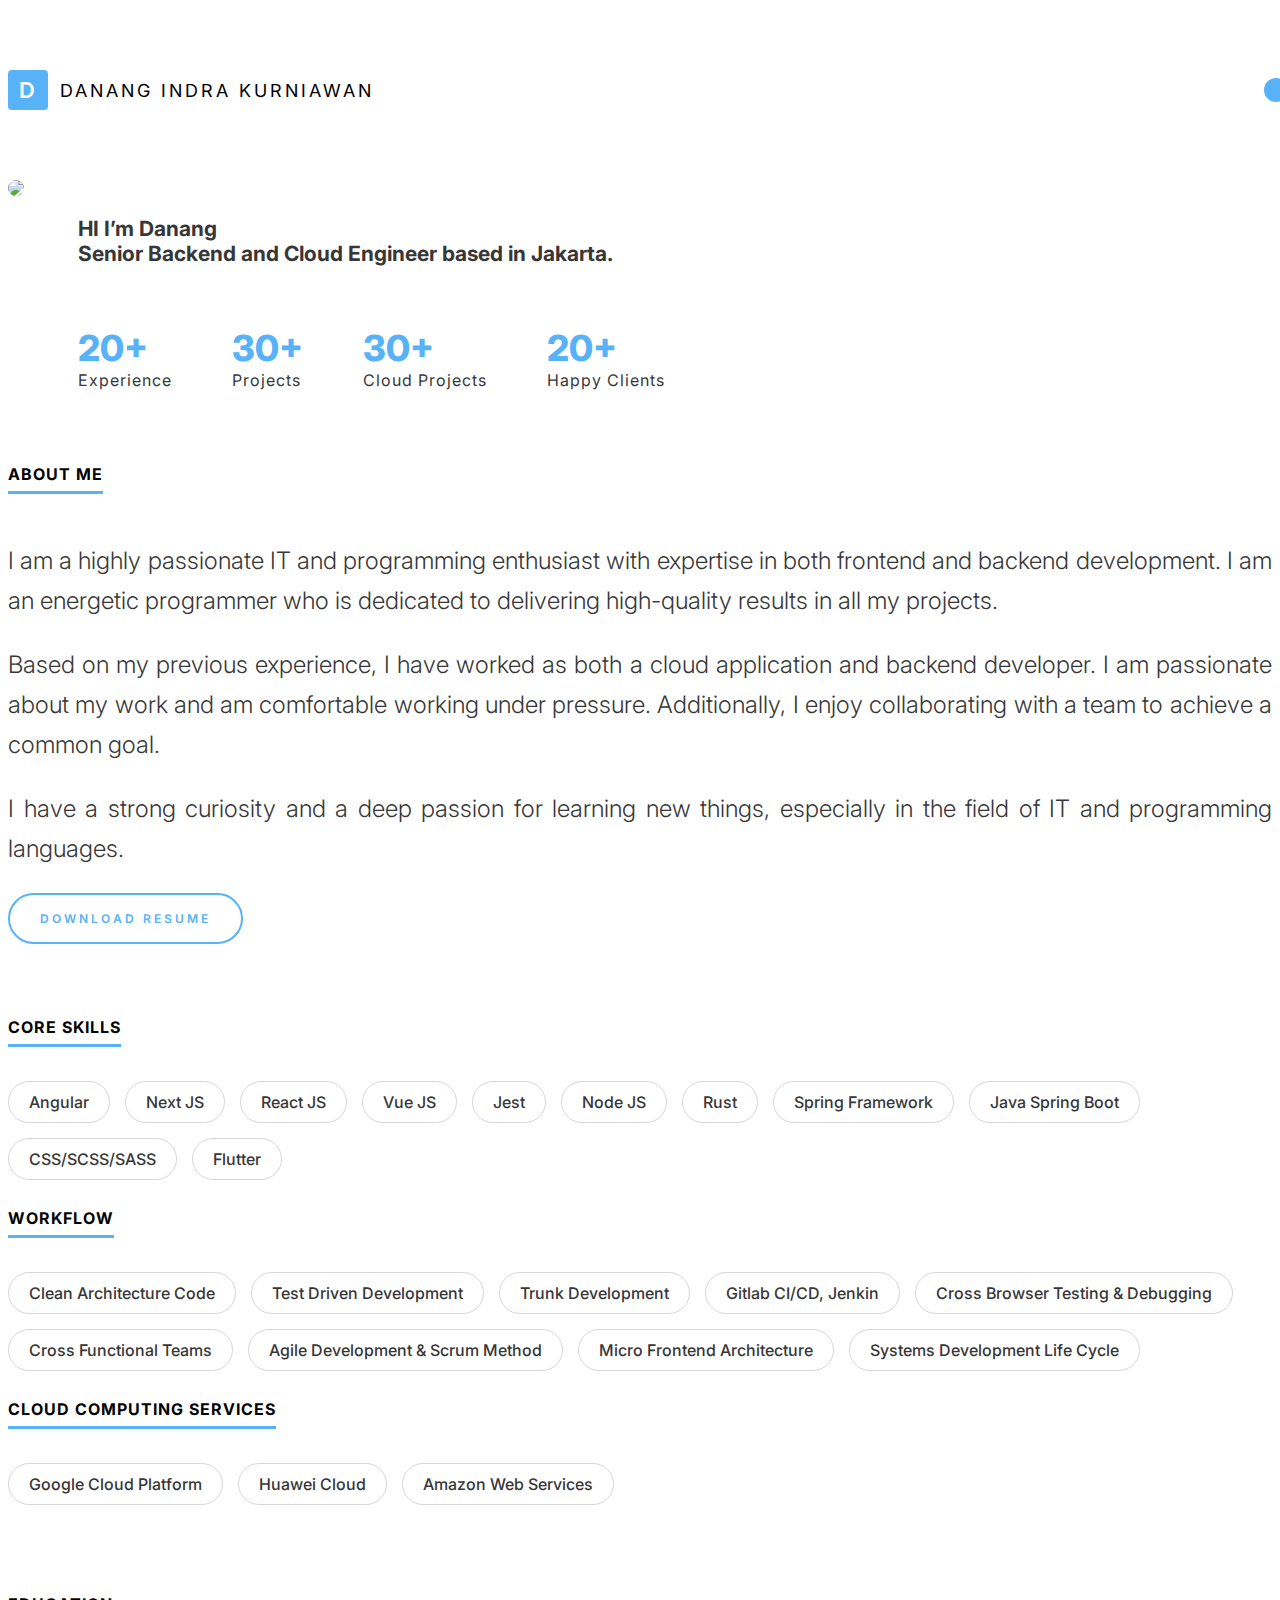
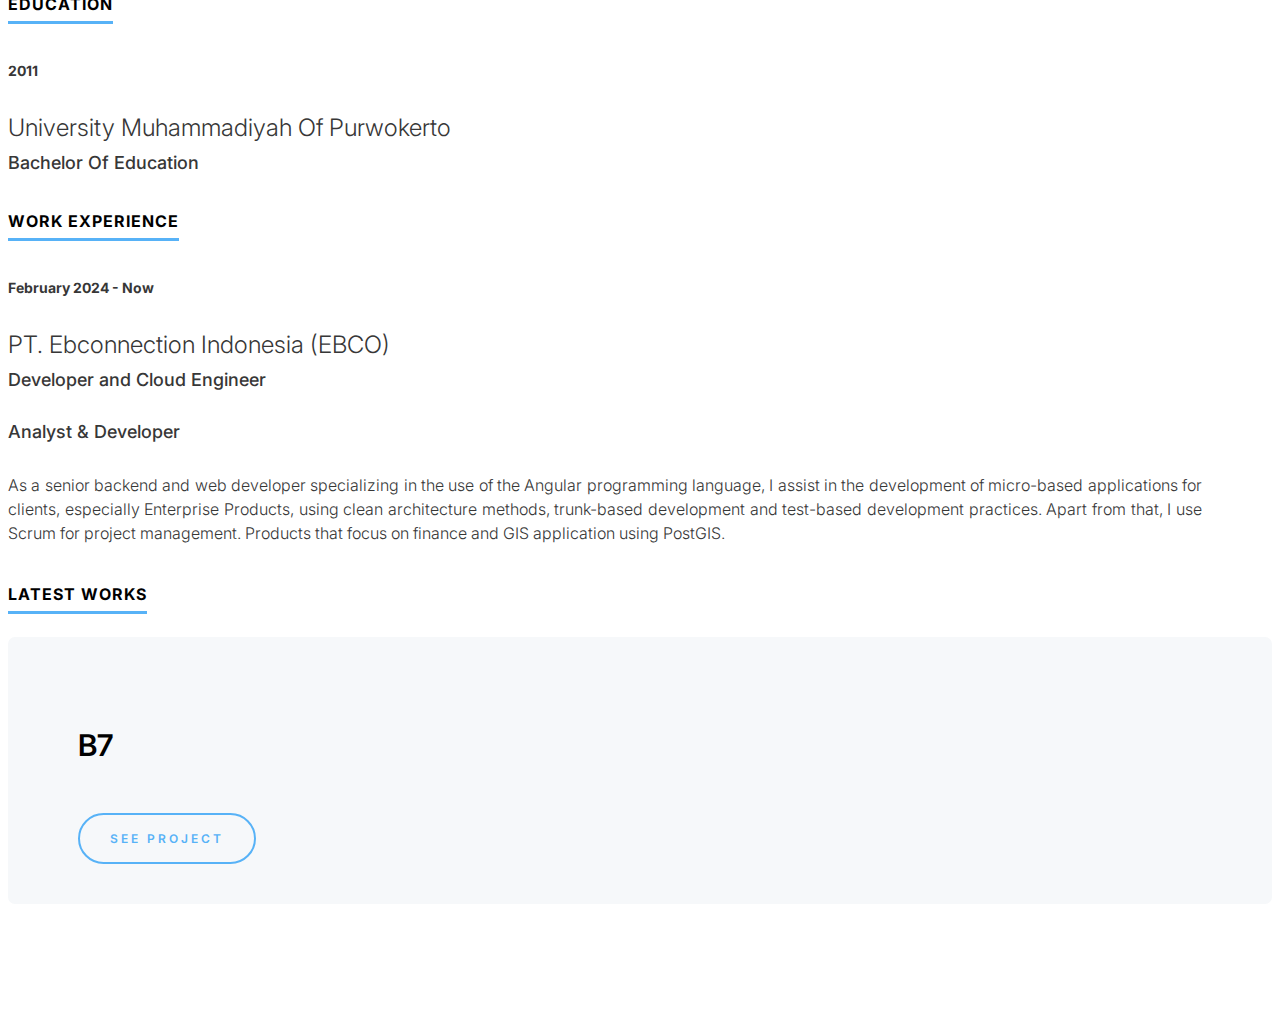
==== index.html @ cdb922ec "update" ====
<!DOCTYPE html>
<html lang="en">
  <head>
    <meta charset="utf-8" />
    <meta name="viewport" content="width=device-width, initial-scale=1" />
    <link rel="preconnect" href="https://fonts.googleapis.com" />
    <link rel="preconnect" href="https://fonts.gstatic.com" crossorigin />
    <link
      href="https://fonts.googleapis.com/css2?family=Inter:wght@100;200;300;400;500;600;700;800;900&display=swap"
      rel="stylesheet"
    />
    <link
      href="https://cdn.jsdelivr.net/npm/remixicon@2.5.0/fonts/remixicon.css"
      rel="stylesheet"
    />
    <link
      href="https://cdn.jsdelivr.net/npm/bootstrap@5.0.2/dist/css/bootstrap.min.css"
      rel="stylesheet"
      integrity="sha384-EVSTQN3/azprG1Anm3QDgpJLIm9Nao0Yz1ztcQTwFspd3yD65VohhpuuCOmLASjC"
      crossorigin="anonymous"
    />
    <link href="https://unpkg.com/aos@2.3.1/dist/aos.css" rel="stylesheet" />
    <link href="assets/css/main.css" rel="stylesheet" />
    <title>Danang Indra Kurniawan</title>
  </head>
  <body>
    <header class="ds-header" id="site-header">
      <div class="container">
        <div class="ds-header-inner">
          <a href="/" class="ds-logo"> <span>D</span>Danang Indra Kurniawan </a>
          <ul class="ds-social">
            <li>
              <a href="https://github.com/danangindrak" target="_blank"
                ><i class="ri-github-fill"></i
              ></a>
            </li>
            <!-- <li>
              <a href="https://gitlab.com/arm02" target="_blank"
                ><i class="ri-gitlab-fill"></i
              ></a>
            </li> -->
            <!-- <li>
              <a
                href="https://www.linkedin.com/in/adrian-m-ab602a13b/?original_referer="
                target="_blank"
                ><i class="ri-linkedin-fill"></i
              ></a>
            </li> -->
          </ul>
        </div>
      </div>
    </header>
    <div class="ds-banner">
      <div class="container">
        <div class="row">
          <div class="col-12 col-sm-12 col-md-5 col-lg-5 col-xl-5 col-xxl-5">
            <figure>
              <img class="ds-logo-image" src="assets/images/profile.png" />
            </figure>
          </div>
          <div class="col-12 col-sm-12 col-md-7 col-lg-7 col-xl-7 col-xxl-7">
            <section>
              <h2>
                <span>HI</span>
                I’m Danang <br />
                Senior Backend and Cloud Engineer based in Jakarta.
              </h2>
              <ul class="ds-numbervalulist">
                <li>
                  <strong>20+</strong>
                  <span>Experience</span>
                </li>
                <li>
                  <strong>30+</strong>
                  <span>Projects</span>
                </li>
                <li>
                  <strong>30+</strong>
                  <span>Cloud Projects</span>
                </li>
                <li>
                  <strong>20+</strong>
                  <span>Happy Clients</span>
                </li>
              </ul>
            </section>
          </div>
        </div>
      </div>
    </div>
    <div class="ds-about-section">
      <div class="container">
        <section>
          <h2 class="ds-heading">About Me</h2>
          <p>
            I am a highly passionate IT and programming enthusiast with
            expertise in both frontend and backend development. I am an
            energetic programmer who is dedicated to delivering high-quality
            results in all my projects.
          </p>
          <p>
            Based on my previous experience, I have worked as both a cloud application and backend developer. I am passionate about my work and am
            comfortable working under pressure. Additionally, I enjoy
            collaborating with a team to achieve a common goal.
          </p>
          <p>
            I have a strong curiosity and a deep passion for learning new
            things, especially in the field of IT and programming languages.
          </p>
          <div class="ds-button-sec text-center">
            <a
              href="#"
              class="ds-button"
              target="_blank"
              >Download Resume</a
            >
          </div>
        </section>
      </div>
    </div>

    <div class="ds-skills-section">
      <div class="container">
        <div class="row">
          <div class="col-12 col-sm-12 col-md-6 col-lg-6 col-xl-6 col-xxl-6">
            <h2 class="ds-heading">Core Skills</h2>
            <ul class="ds-skills-list">
              <li>Angular</li>
              <li>Next JS</li>
              <li>React JS</li>
              <li>Vue JS</li>
              <li>Jest</li>
              <li>Node JS</li>
              <li>Rust</li>
              <li>Spring Framework</li>
              <li>Java Spring Boot</li>
              <li>CSS/SCSS/SASS</li>
              <li>Flutter</li>
            </ul>
          </div>
          <div class="col-12 col-sm-12 col-md-6 col-lg-6 col-xl-6 col-xxl-6">
            <h2 class="ds-heading">Workflow</h2>
            <ul class="ds-skills-list">
              <li>Clean Architecture Code</li>
              <li>Test Driven Development</li>
              <li>Trunk Development</li>
              <li>Gitlab CI/CD, Jenkin</li>
              <li>Cross Browser Testing & Debugging</li>
              <li>Cross Functional Teams</li>
              <li>Agile Development & Scrum Method</li>
              <li>Micro Frontend Architecture</li>
              <li>Systems Development Life Cycle</li>
            </ul>
          </div>
          <div class="col-12 col-sm-12 col-md-6 col-lg-6 col-xl-6 col-xxl-6">
            <h2 class="ds-heading">Cloud Computing Services</h2>
            <ul class="ds-skills-list">
              <li>Google Cloud Platform</li>
              <li>Huawei Cloud</li>
              <li>Amazon Web Services</li>
            </ul>
          </div>
        </div>
      </div>
    </div>

    <div class="ds-experience-section">
      <div class="container">
        <h2 class="ds-heading">Education</h2>
        <div class="row ds-experience-list">
          <div
            class="col-12 col-sm-12 col-md-6 col-lg-6 col-xl-6 col-xxl-6 mb-5"
          >
            <section>
              <span class="ds-year">2011</span>
              <h3 class="ds-officename"> University Muhammadiyah Of Purwokerto</h3>
              <span class="ds-department">Bachelor Of Education</span>
             
            </section>
          </div>
          <div
            class="col-12 col-sm-12 col-md-6 col-lg-6 col-xl-6 col-xxl-6 mb-5"
          >
            <!-- <section>
              <span class="ds-year">2011</span>
              <h3 class="ds-officename">SMK Negeri 10 Jakarta</h3>
              <span class="ds-department"
                >High School Software Engineering</span
              >
              <p>GPA: 8.3</p>
            </section> -->
          </div>
        </div>
      </div>
    </div>

    <div class="ds-experience-section">
      <div class="container">
        <h2 class="ds-heading">Work Experience</h2>
        <div class="row ds-experience-list">
          <div
            class="col-12 col-sm-12 col-md-6 col-lg-6 col-xl-6 col-xxl-6 mb-5"
          >
          <section>
            <span class="ds-year"> February 2024 - Now</span>
            <h3 class="ds-officename">PT. Ebconnection Indonesia (EBCO)</h3>
            <span class="ds-department">Developer and Cloud Engineer</span>
            <p>

            </p>
          </section>
            <section>
             
              <span class="ds-department">Analyst & Developer</span>
              <p>
                As a senior backend and web developer specializing in the use of
                the Angular programming language, I assist in the development of
                micro-based applications for clients, especially Enterprise
                Products, using clean architecture methods, trunk-based
                development and test-based development practices. Apart from
                that, I use Scrum for project management. Products that focus on
                finance and GIS application using PostGIS.
              </p>
            </section>
          </div>
         
        </div>
      </div>
    </div>
   
    <div class="ds-work-section">
      <div class="container">
        <h2 class="ds-heading">Latest works</h2>
        <div class="ds-work-list-section">
          <div class="ds-work-list">
            <div class="row">
              <div
                class="col-12 col-sm-12 col-md-7 col-lg-7 col-xl-7 col-xxl-7"
              >
                <section>
                  <h3 class="ds-work-tilte">B7</h3>
                  <p>
                    
                  </p>
                  <a
                    href="#"
                    class="ds-button"
                    target="_blank"
                    >See Project</a
                  >
                </section>
              </div>
              
            </div>
          </div>
          
          
        </div>
      </div>
    </div>
    <script src="https://ajax.googleapis.com/ajax/libs/jquery/3.5.1/jquery.min.js"></script>
    <script
      src="https://cdn.jsdelivr.net/npm/bootstrap@5.0.2/dist/js/bootstrap.bundle.min.js"
      integrity="sha384-MrcW6ZMFYlzcLA8Nl+NtUVF0sA7MsXsP1UyJoMp4YLEuNSfAP+JcXn/tWtIaxVXM"
      crossorigin="anonymous"
    ></script>
    <script src="assets/js/main.js"></script>
  </body>
</html>
---- assets/css/main.css ----
/*
Theme Name: Jason Stroff

  1. >>> Headr Style
  2. >>> Banner Style
  3. >>> About Style
  4. >>> Skills Style
  5. >>> Experience Style
  6. >>> Work Style
  7. >>> Footer Style

*/
/*--------------------------------------------------------------
>>> TABLE OF CONTENTS:
----------------------------------------------------------------*/
html {
	font-family: 'Inter', sans-serif;
	background-color: #FFF
}

body {
	font-family: 'Inter', sans-serif;
	overflow-x: hidden;
	background-color: #FFF;
	font-weight: 400;
	font-style: normal;
	color: #373737;
	font-size: 14px
}

a,
a:hover,
a:focus,
i,
input,
button,
input:focus,
.transition {
	text-decoration: none;
	outline: none;
	transition-delay: 0s;
	transition-duration: 0.4s;
	transition-property: all;
	transition-timing-function: ease;
	box-shadow: none;
}

a {
	color: #000
}

iframe {
	border: 0;
	outline: none;
}

::-moz-selection {
	background: #000;
	text-shadow: none;
	color: #FFF
}

::selection {
	background: #000;
	text-shadow: none;
	color: #FFF
}

img {
	max-width: 100%;
	border: none;
	outline: none;
	height: auto;
}

input,
textarea {
	border-radius: 0;
	resize: none;
}

ul {
	padding: 0;
	margin: 0;
}

@font-face {
	font-family: 'Inter', sans-serif;
}

input:-webkit-autofill,
textarea:-webkit-autofill,
select:-webkit-autofill {
	background-color: transparent;
	background-image: none;
	color: #000;
}

/* 1.2 Typography */
h1,
h2,
h3,
h4,
h5,
h6 {
	font-family: 'Inter', sans-serif;
}

figure {
	margin: 0
}

svg,
img {
	max-width: 100%;
	height: auto;
}

/*-----------------------------------------------------------------
  1. >>> Headr Style
----------------------------------------------------------------*/
.ds-header {
	position: fixed;
	top: 0;
	width: 100%;
	z-index: 5;
	background-color: #FFF;
	padding: 70px 0;
	transition-delay: 0s;
	transition-duration: 0.4s;
	transition-property: all;
	transition-timing-function: ease;
}

.ds-header.ds-fixed-header {
	padding: 20px 0;
	box-shadow: 0px 0px 20px rgba(0, 0, 0, 0.25);
}

.ds-header-inner {
	display: flex;
	justify-content: space-between;
	align-items: center;
}

.ds-logo {
	text-transform: uppercase;
	font-size: 18px;
	letter-spacing: 3px;
	color: #000;
	display: flex;
	align-items: center;
}

.ds-logo span {
	display: flex;
	align-items: center;
	justify-content: center;
	width: 40px;
	height: 40px;
	background-color: #57b2f7;
	border-radius: 4px;
	color: #FFF;
	font-size: 22px;
	font-weight: 600;
	text-align: center;
	margin-right: 12px;
}

.ds-logo:hover {
	color: #000;
}

.ds-social {
	list-style: none;
	display: flex;
	align-items: center;
	flex-wrap: wrap;
}

.ds-social li {
	margin-left: 12px;
}

.ds-social li:first-child {
	margin-left: 0;
}

.ds-social li a {
	border-radius: 100%;
	color: #FFF;
	width: 24px;
	height: 24px;
	background-color: #57b2f7;
	display: flex;
	justify-content: center;
	align-items: center;
	text-align: center;
	font-size: 16px;
}

.ds-social li a:hover {
	background-color: #000;
	color: #FFF;
}

/*-----------------------------------------------------------------
  2. >>> Banner Style
----------------------------------------------------------------*/
.ds-banner section {
	padding-left: 70px;
	padding-right: 100px;
}

.ds-banner section h1 span {
	display: block;
	text-transform: uppercase;
	letter-spacing: 1px;
	font-weight: 500;
	font-size: 16px;
	padding-bottom: 30px;
}

.ds-banner section h1 {
	font-weight: 600;
	font-size: 48px;
	line-height: 60px;
	color: #000;
}

.ds-numbervalulist {
	list-style: none;
	display: flex;
	align-items: center;
	flex-wrap: wrap;
	margin: 0;
	padding: 0;
	margin-top: 60px;
}

.ds-numbervalulist li {
	margin-right: 60px;
}

.ds-numbervalulist li:last-child {
	margin-right: 0;
}

.ds-numbervalulist strong {
	display: block;
	color: #57b2f7;
	font-size: 36px;
	font-weight: 800;
}

.ds-numbervalulist span {
	font-size: 16px;
	letter-spacing: 1px;
}

/*-----------------------------------------------------------------
  3. >>> About Style
----------------------------------------------------------------*/
.ds-about-section {
	padding-top: 60px;
	padding-bottom: 60px;
}

.ds-heading {
	display: inline-block;
	font-weight: 700;
	color: #000;
	text-transform: uppercase;
	letter-spacing: 1px;
	font-size: 16px;
	border-bottom: 3px solid #57b2f7;
	padding-bottom: 7px;
	margin-bottom: 23px;
}

.ds-about-section p {
	color: #373737;
	font-size: 24px;
	line-height: 40px;
	font-weight: 300;
	text-align: justify;
}

.ds-button {
	display: inline-block;
	text-transform: uppercase;
	font-size: 12px;
	line-height: 13px;
	font-weight: 600;
	letter-spacing: 3px;
	color: #57b2f7;
	padding: 17px 30px;
	border: 2px solid #57b2f7;
	border-radius: 60px;
}

.ds-button:hover {
	background-color: #57b2f7;
	color: #FFF;
}

.ds-arrow-button i {
	display: inline-block;
	vertical-align: middle;
}

/*-----------------------------------------------------------------
  4. >>> Skills Style
----------------------------------------------------------------*/
.ds-skills-section {
	padding-bottom: 60px;
}

.ds-skills-list {
	list-style: none;
	padding: 0;
	margin: 0;
	display: flex;
	flex-wrap: wrap;
	align-items: center;
	margin-top: 11px;
}

.ds-skills-list li {
	display: inline-block;
	color: #373737;
	font-size: 16px;
	padding: 10px 20px;
	background-color: #FFF;
	border: 1px solid #D7D7D7;
	border-radius: 27px;
	margin-right: 15px;
	margin-bottom: 15px;
	font-weight: 500;
}

/*-----------------------------------------------------------------
  5. >>> Experience Style
----------------------------------------------------------------*/
.ds-experience-section {
	padding-bottom: 10px;
}

.ds-experience-list section {
	padding-right: 70px;
}

.ds-experience-list {
	padding-top: 15px;
}

.ds-officename {
	font-size: 24px;
	font-weight: 300;
	margin-bottom: 10px;
}

.ds-experience-list span {
	display: block;
}

span.ds-year {
	color: #373737;
	font-size: 14px;
	font-weight: 700;
	padding-bottom: 10px;
}

span.ds-department {
	color: #373737;
	font-weight: 500;
	font-size: 18px;
	padding-bottom: 15px;
}

.ds-experience-list p {
	font-size: 16px;
	line-height: 24px;
	font-weight: 300;
	text-align: justify;
}

.ds-experience-list ul {
	list-style: none;
	padding: 0;
	margin: 0;
	padding-top: 10px;
}

.ds-experience-list ul li {
	font-size: 16px;
	line-height: 24px;
	font-weight: 300;
	padding-left: 28px;
	position: relative;
	margin-bottom: 20px;
}

.ds-experience-list ul li:before {
	content: "";
	position: absolute;
	left: 0;
	top: 10px;
	border-radius: 100%;
	width: 8px;
	height: 8px;
	background-color: #373737;
}

/*-----------------------------------------------------------------
  6. >>> Work Style
----------------------------------------------------------------*/
.ds-work-section {
	padding-bottom: 80px;
}

.ds-work-list {
	padding-left: 70px;
	padding-top: 40px;
	padding-bottom: 40px;
	padding-right: 70px;
	background-color: #F6F8FA;
	margin-bottom: 40px;
	border-radius: 7px;
}

.ds-work-list section {
	padding-top: 20px;
	padding-right: 120px;
}

.ds-work-tilte {
	color: #000;
	font-size: 30px;
	line-height: 36px;
	font-weight: 600;
	margin-bottom: 30px;
}

.ds-work-list p {
	font-weight: 300;
	font-size: 18px;
	line-height: 30px;
	text-align: justify;
}

.ds-work-list .ds-button {
	margin-top: 20px;
}

.ds-work-det-hed {
	padding-top: 42px;
	padding-bottom: 80px;
}

.ds-work-det-title {
	font-weight: 600;
	color: #000;
	font-size: 48px;
	margin-bottom: 20px;
}

.ds-work-det-dep {
	display: block;
	font-weight: 600;
	color: #000;
	font-size: 18px;
}

.ds-work-content-sec {
	padding: 100px 0;
}

.ds-work-content-sec p {
	font-size: 18px;
	line-height: 36px;
	margin-bottom: 30px;
}

.ds-work-content-sec h2 {
	font-size: 30px;
	font-weight: 700;
	margin-bottom: 30px;
}

.ds-work-content-sec ul {
	list-style: none;
	padding: 0;
	margin: 0;
}

.ds-work-content-sec li {
	font-size: 18px;
	line-height: 36px;
	padding-left: 28px;
	position: relative;
	margin-bottom: 20px;
}

.ds-work-content-sec li:before {
	content: "";
	position: absolute;
	left: 0;
	top: 13px;
	border-radius: 100%;
	width: 8px;
	height: 8px;
	background-color: #373737;
}

/*-----------------------------------------------------------------
  7. >>> Footer Style
----------------------------------------------------------------*/
.ds-footer {
	background-color: #000;
	padding: 120px 0;
}

.ds-footer section {
	padding-bottom: 97px;
}

.ds-footer section span {
	color: rgba(255, 255, 255, 0.5);
	text-transform: uppercase;
	font-weight: 700;
	font-size: 16px;
	letter-spacing: 1px;
	display: block;
	padding-bottom: 20px;
}

.ds-footer section h4 {
	color: #FFF;
	font-size: 48px;
	font-weight: 700;
}

.ds-footer section p {
	letter-spacing: 1.13px;
	color: #FFF;
	font-size: 18px;
	margin-bottom: 40px;
}

.ds-copyright {
	color: rgba(255, 255, 255, 0.5);
	letter-spacing: 1px;
	font-size: 16px;
}

.ds-copyright a {
	color: rgba(255, 255, 255, 0.5);
}

.ds-copyright a:hover {
	color: #57b2f7;
}

.ds-logo-image {
	border-radius: 10px;
}

.ds-award {
	padding: 15px;
	font-size: 18px;
	font-weight: 300;
}



/*-------------------------------------------------------------------------------
 Responsive XS Style @media (max-width: 767px) 
-------------------------------------------------------------------------------*/
@media (max-width: 768px) {

	.ds-header,
	.ds-header.ds-fixed-header {
		padding: 15px 0;
	}

	.ds-banner,
	.ds-about-section,
	.ds-skills-section,
	.ds-experience-section,
	.ds-work-section,
	.ds-work-details-section {
		padding-left: 10px;
		padding-right: 10px;
	}

	.ds-banner figure {
		padding: 30px 0;
	}

	.ds-banner section {
		padding-left: 0;
		padding-right: 0;
	}

	.ds-banner section h1 span {
		padding-bottom: 0;
	}

	.ds-banner section h1,
	.ds-work-det-title {
		font-size: 30px;
		line-height: 40px;
	}

	.ds-numbervalulist {
		margin-top: 20px;
	}

	.ds-numbervalulist li {
		margin-right: 30px;
	}

	.ds-numbervalulist strong {
		font-size: 30px;
	}

	.ds-numbervalulist span {
		font-size: 14px;
	}

	.ds-about-section {
		padding-bottom: 60px;
	}

	.ds-about-section p,
	.ds-work-content-sec p,
	.ds-work-content-sec li {
		font-size: 15px;
		line-height: 30px;
		margin-bottom: 30px;
	}

	.ds-skills-list li {
		margin-right: 10px;
		margin-bottom: 10px;
		font-size: 14px;
	}

	.ds-skills-section .col-12,
	.ds-experience-list .col-12 {
		margin-bottom: 40px;
	}

	.ds-skills-section,
	.ds-work-section,
	.ds-experience-section {
		padding-bottom: 0;
	}

	.ds-experience-list section {
		padding-right: 0;
	}

	.ds-work-list {
		padding: 30px;
	}

	.ds-work-list p {
		font-size: 15px;
		line-height: 30px;
	}

	.ds-footer {
		padding: 60px 10px;
	}

	.ds-footer section h4 {
		font-size: 40px;
	}

	.ds-copyright {
		font-size: 14px;
	}

	.ds-footer section {
		padding-bottom: 30px;
	}

	.ds-button {
		padding: 11px 10px;
	}

	.ds-work-details-section {
		padding-top: 30px;
	}

	.ds-work-det-title {
		margin-bottom: 7px;
	}

	.ds-work-content-sec h2 {
		font-size: 20px;
	}

	.ds-work-content-sec {
		padding: 30px 0;
	}

	.ds-work-list section {
		padding-right: 0;
		padding-bottom: 30px;
	}
}


@media (min-width: 768px) and (max-width: 991px) {
	.ds-work-list section {
		padding-right: 30px;
	}

}

@media (min-width: 992px) and (max-width: 1199px) {
	.ds-banner section {
		padding-right: 0;
	}

	.ds-work-list section {
		padding-right: 30px;
		padding-bottom: 60px;
	}


}
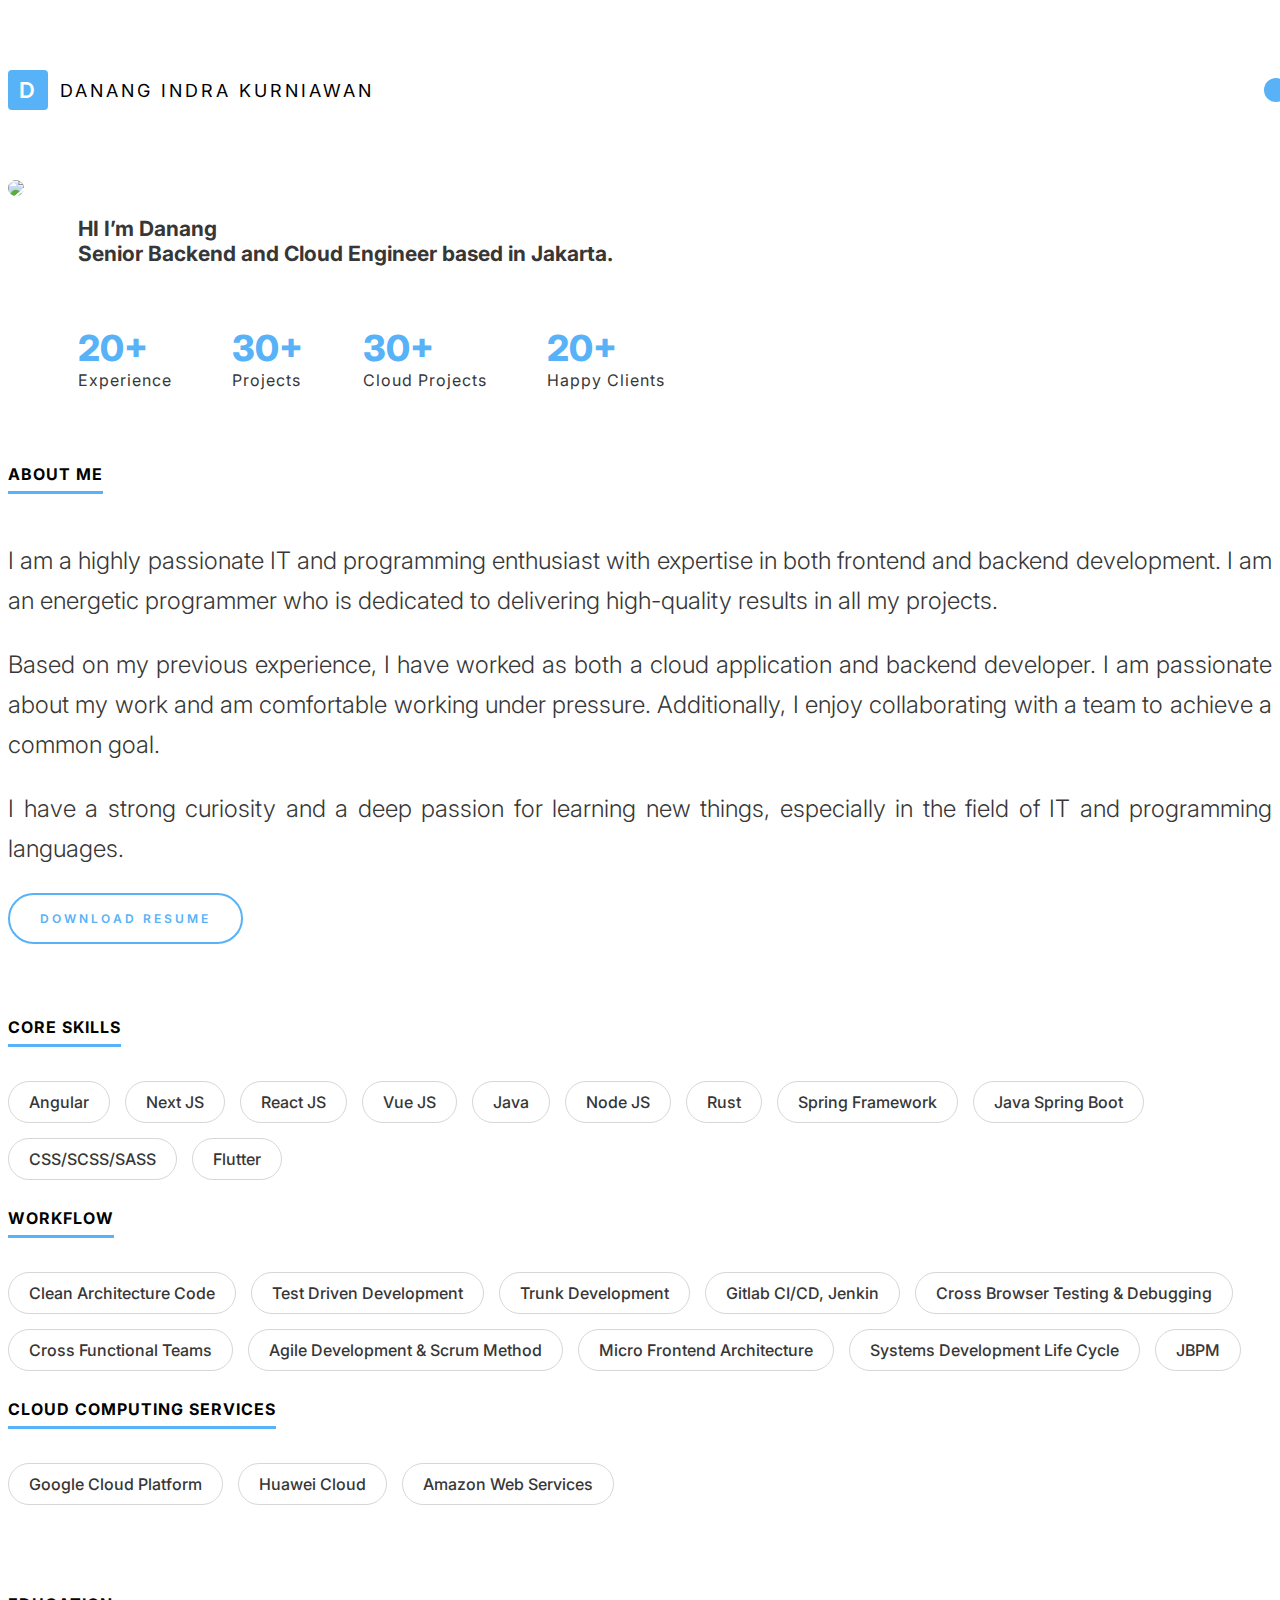
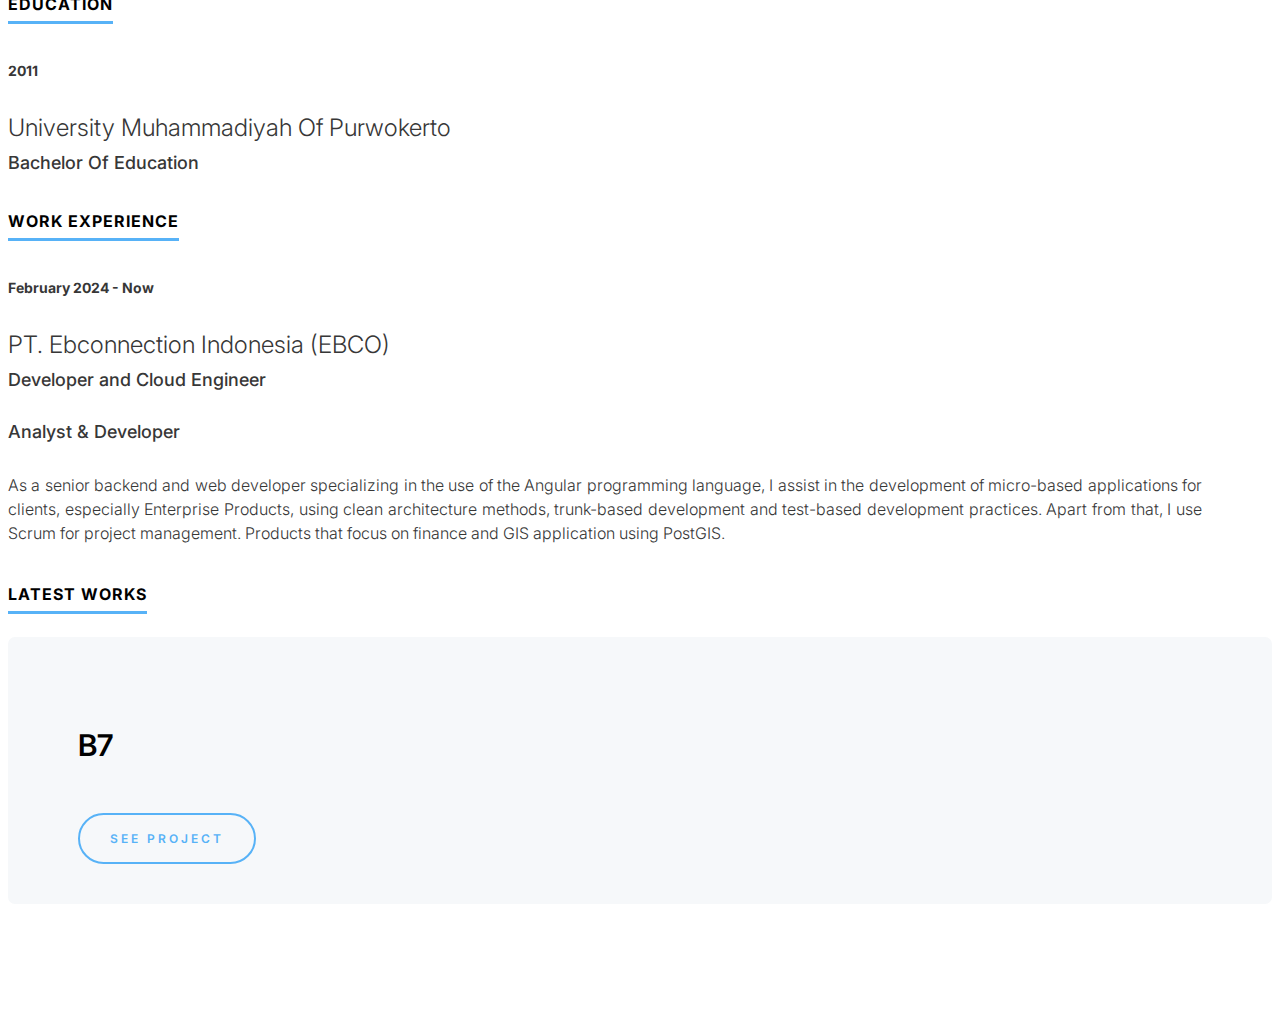
==== commit a5eefad8: "update" ====
--- a/index.html
+++ b/index.html
@@ -55,7 +55,7 @@
         <div class="row">
           <div class="col-12 col-sm-12 col-md-5 col-lg-5 col-xl-5 col-xxl-5">
             <figure>
-              <img class="ds-logo-image" src="assets/images/profile.png" />
+              <img class="ds-logo-image" src="assets/images/profile.jpg" />
             </figure>
           </div>
           <div class="col-12 col-sm-12 col-md-7 col-lg-7 col-xl-7 col-xxl-7">
@@ -129,7 +129,7 @@
               <li>Next JS</li>
               <li>React JS</li>
               <li>Vue JS</li>
-              <li>Jest</li>
+              <li>Java</li>
               <li>Node JS</li>
               <li>Rust</li>
               <li>Spring Framework</li>
@@ -150,6 +150,7 @@
               <li>Agile Development & Scrum Method</li>
               <li>Micro Frontend Architecture</li>
               <li>Systems Development Life Cycle</li>
+              <li>JBPM</li>
             </ul>
           </div>
           <div class="col-12 col-sm-12 col-md-6 col-lg-6 col-xl-6 col-xxl-6">
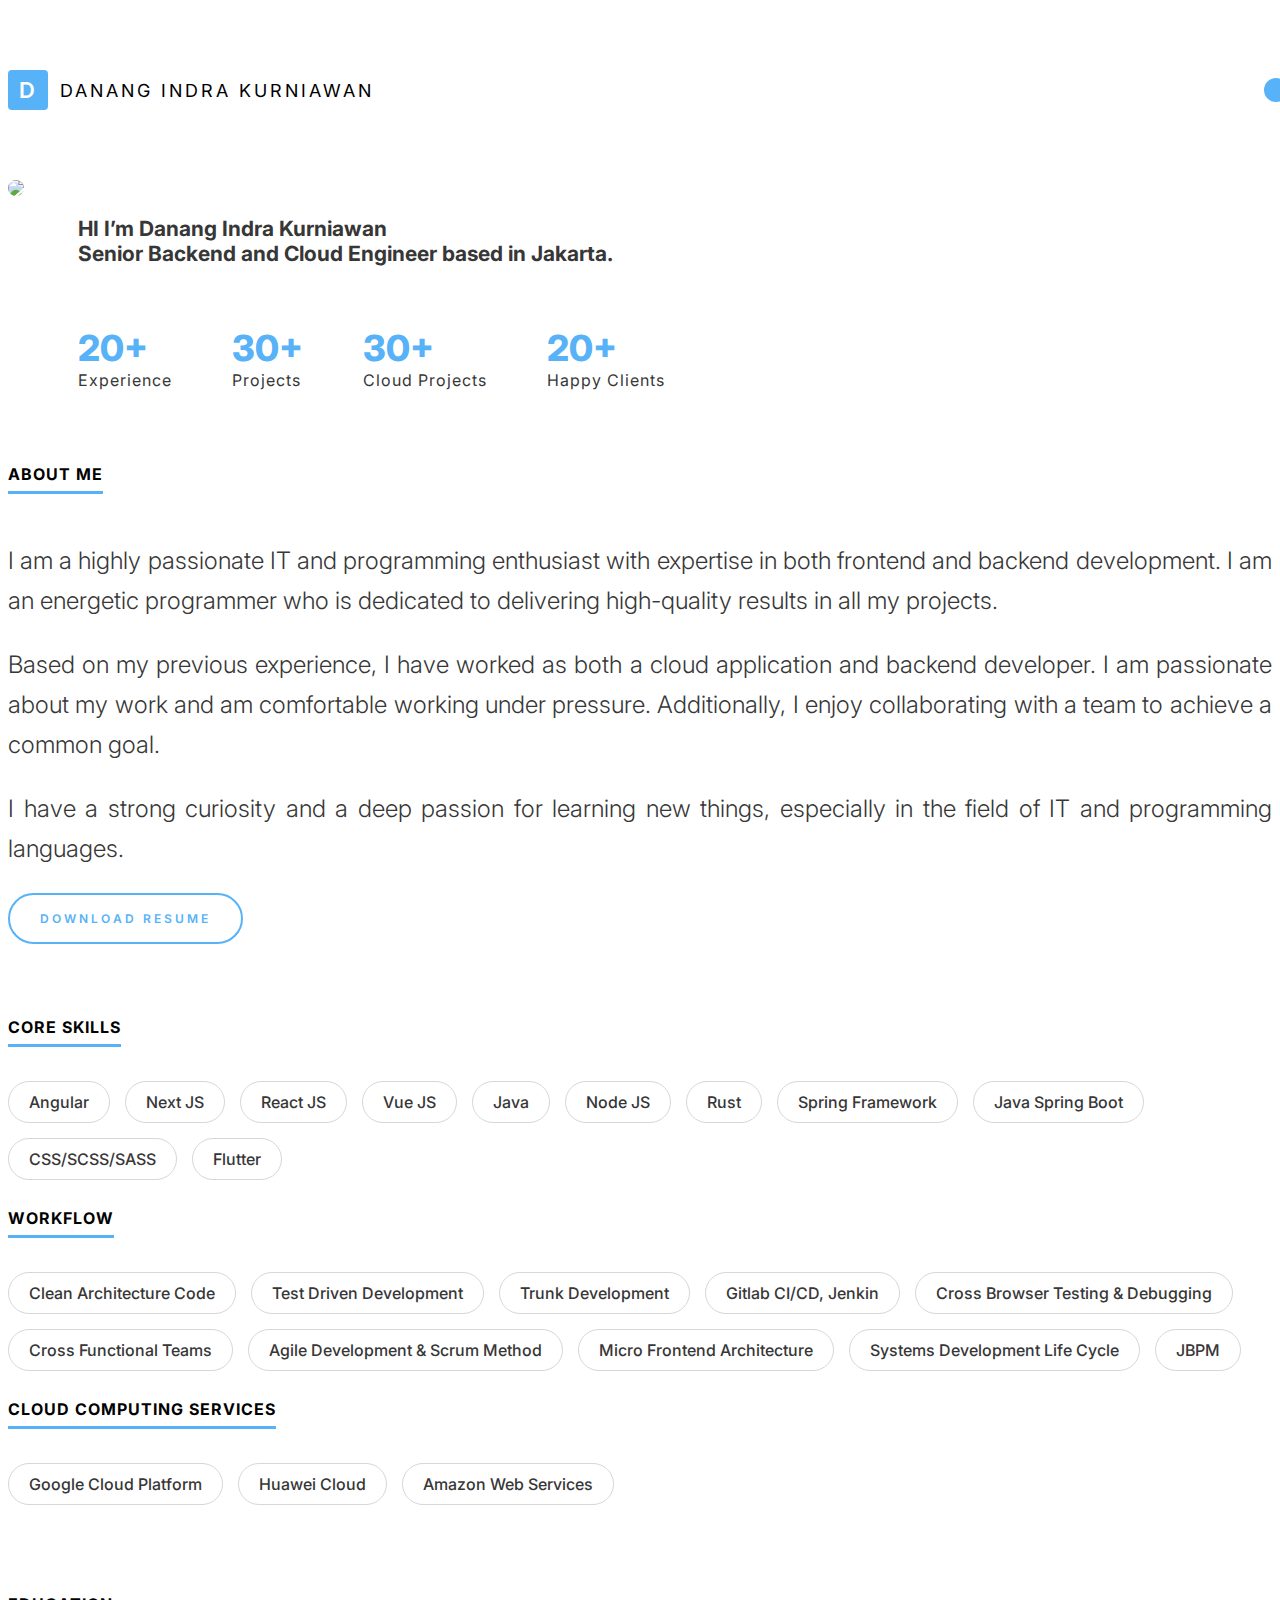
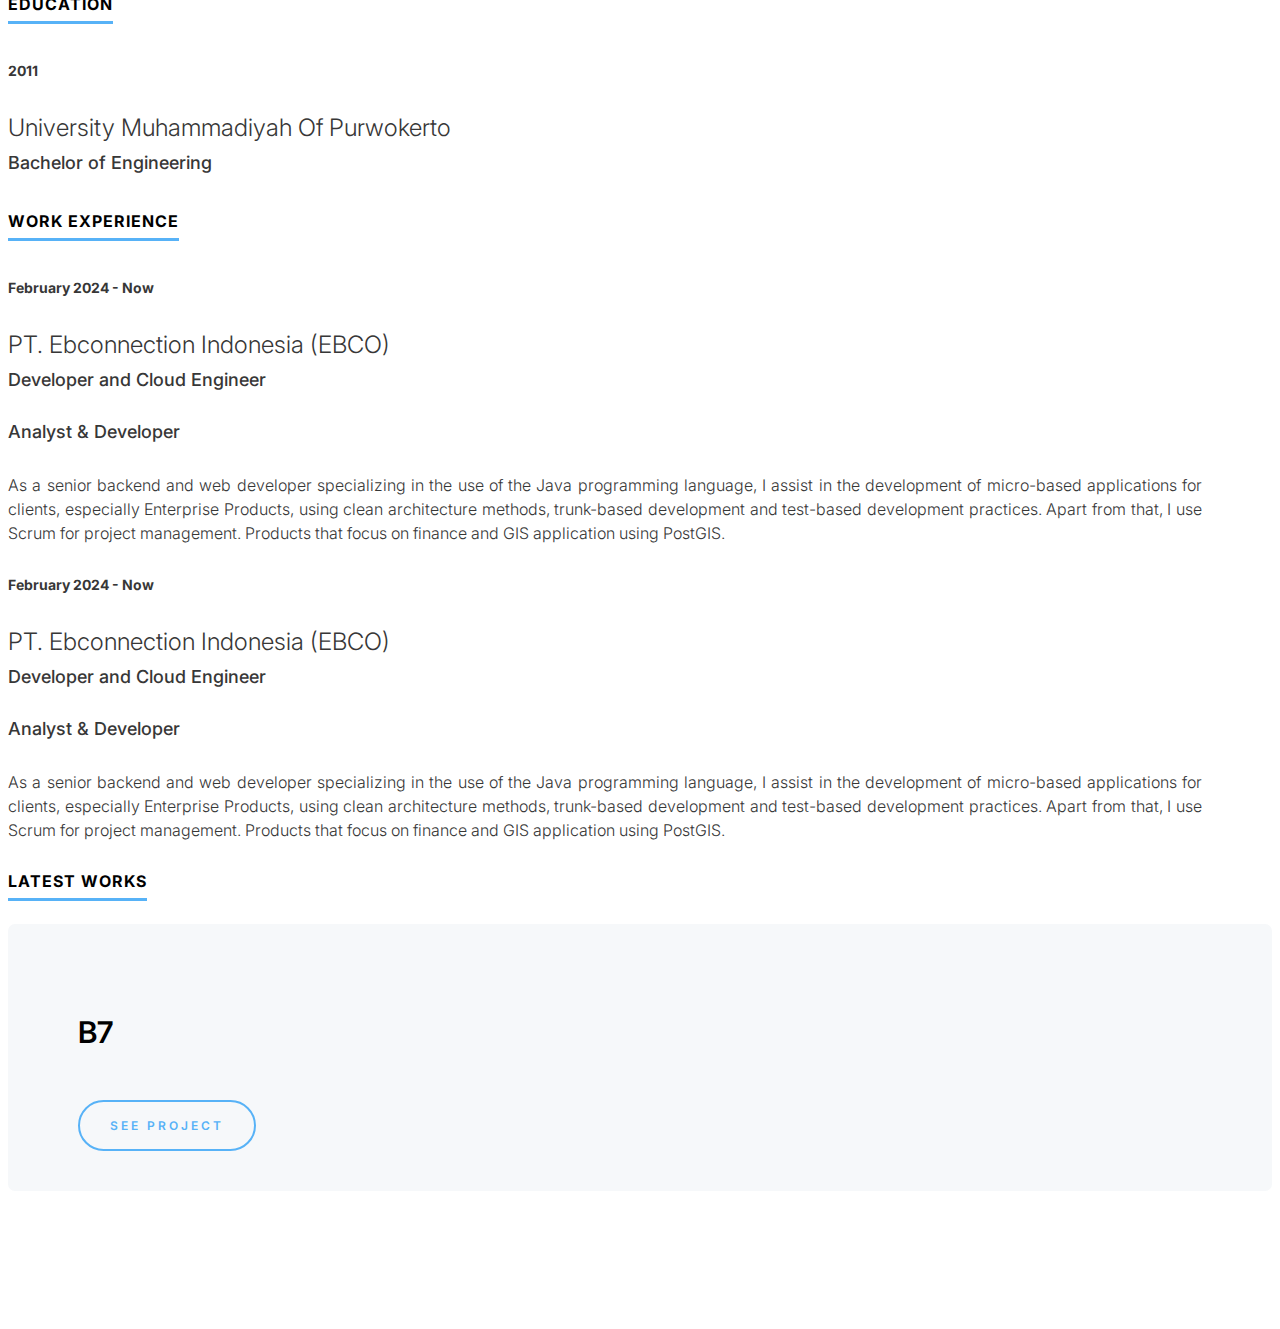
==== commit cd24f7ed: "update" ====
--- a/index.html
+++ b/index.html
@@ -62,7 +62,7 @@
             <section>
               <h2>
                 <span>HI</span>
-                I’m Danang <br />
+                I’m Danang Indra Kurniawan<br />
                 Senior Backend and Cloud Engineer based in Jakarta.
               </h2>
               <ul class="ds-numbervalulist">
@@ -175,21 +175,13 @@
             <section>
               <span class="ds-year">2011</span>
               <h3 class="ds-officename"> University Muhammadiyah Of Purwokerto</h3>
-              <span class="ds-department">Bachelor Of Education</span>
+              <span class="ds-department">Bachelor of Engineering</span>
              
             </section>
           </div>
           <div
             class="col-12 col-sm-12 col-md-6 col-lg-6 col-xl-6 col-xxl-6 mb-5"
           >
-            <!-- <section>
-              <span class="ds-year">2011</span>
-              <h3 class="ds-officename">SMK Negeri 10 Jakarta</h3>
-              <span class="ds-department"
-                >High School Software Engineering</span
-              >
-              <p>GPA: 8.3</p>
-            </section> -->
           </div>
         </div>
       </div>
@@ -211,11 +203,10 @@
             </p>
           </section>
             <section>
-             
               <span class="ds-department">Analyst & Developer</span>
               <p>
                 As a senior backend and web developer specializing in the use of
-                the Angular programming language, I assist in the development of
+                the Java programming language, I assist in the development of
                 micro-based applications for clients, especially Enterprise
                 Products, using clean architecture methods, trunk-based
                 development and test-based development practices. Apart from
@@ -224,7 +215,31 @@
               </p>
             </section>
           </div>
-         
+          <div class="row ds-experience-list">
+            <div
+              class="col-12 col-sm-12 col-md-6 col-lg-6 col-xl-6 col-xxl-6 mb-5"
+            >
+            <section>
+              <span class="ds-year"> February 2024 - Now</span>
+              <h3 class="ds-officename">PT. Ebconnection Indonesia (EBCO)</h3>
+              <span class="ds-department">Developer and Cloud Engineer</span>
+              <p>
+  
+              </p>
+            </section>
+              <section>
+                <span class="ds-department">Analyst & Developer</span>
+                <p>
+                  As a senior backend and web developer specializing in the use of
+                  the Java programming language, I assist in the development of
+                  micro-based applications for clients, especially Enterprise
+                  Products, using clean architecture methods, trunk-based
+                  development and test-based development practices. Apart from
+                  that, I use Scrum for project management. Products that focus on
+                  finance and GIS application using PostGIS.
+                </p>
+              </section>
+            </div>
         </div>
       </div>
     </div>
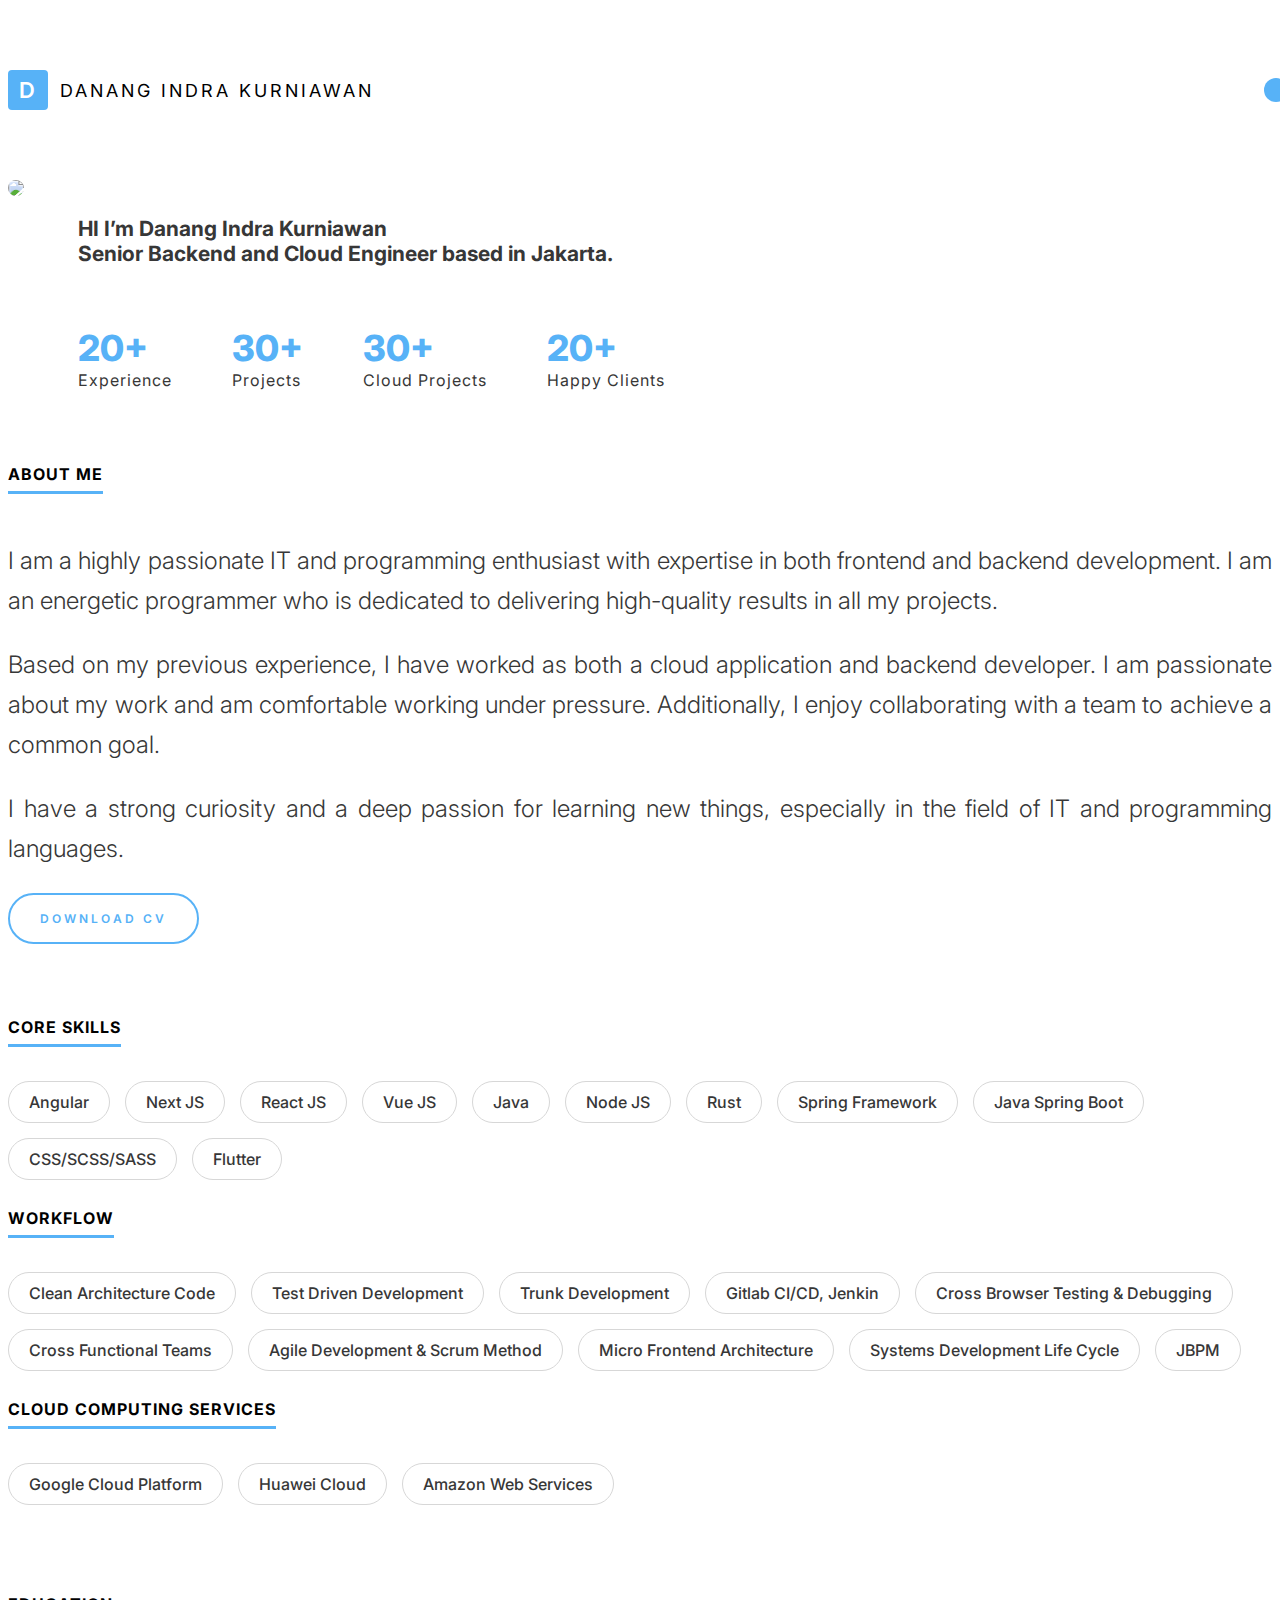
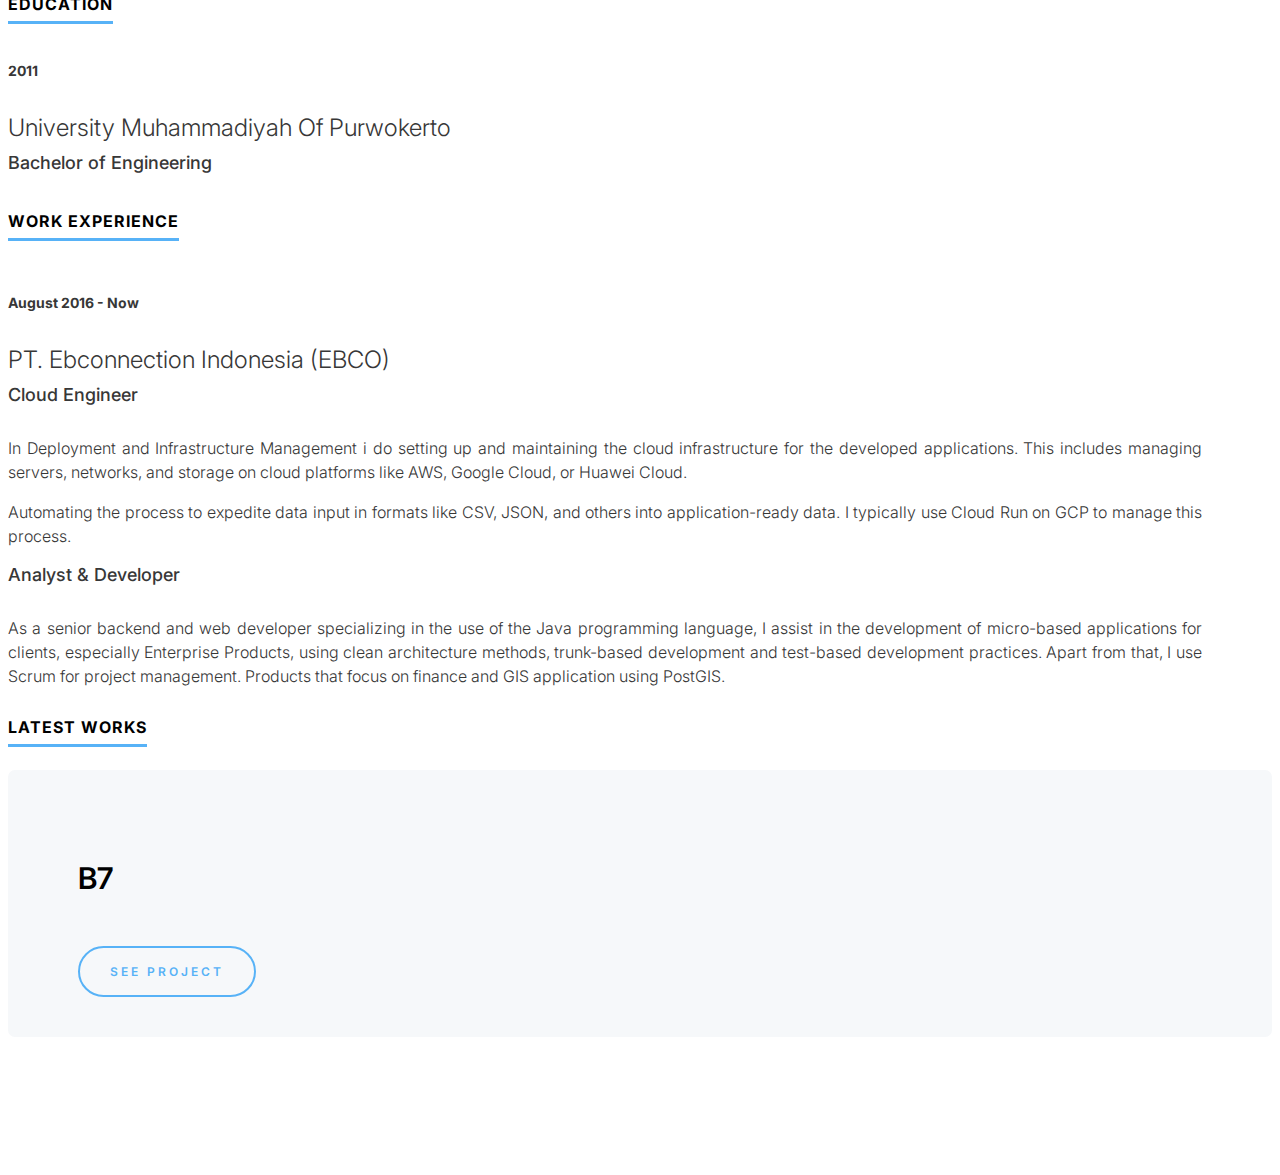
==== commit d23b39a2: "update page and url cv" ====
--- a/index.html
+++ b/index.html
@@ -109,10 +109,10 @@
           </p>
           <div class="ds-button-sec text-center">
             <a
-              href="#"
+              href="https://drive.google.com/file/d/1G58NT2nRyP0XeO3ph69qx0YrPpAH8aKG/view?usp=sharing"
               class="ds-button"
               target="_blank"
-              >Download Resume</a
+              >Download CV</a
             >
           </div>
         </section>
@@ -191,40 +191,18 @@
       <div class="container">
         <h2 class="ds-heading">Work Experience</h2>
         <div class="row ds-experience-list">
-          <div
-            class="col-12 col-sm-12 col-md-6 col-lg-6 col-xl-6 col-xxl-6 mb-5"
-          >
-          <section>
-            <span class="ds-year"> February 2024 - Now</span>
-            <h3 class="ds-officename">PT. Ebconnection Indonesia (EBCO)</h3>
-            <span class="ds-department">Developer and Cloud Engineer</span>
-            <p>
-
-            </p>
-          </section>
-            <section>
-              <span class="ds-department">Analyst & Developer</span>
-              <p>
-                As a senior backend and web developer specializing in the use of
-                the Java programming language, I assist in the development of
-                micro-based applications for clients, especially Enterprise
-                Products, using clean architecture methods, trunk-based
-                development and test-based development practices. Apart from
-                that, I use Scrum for project management. Products that focus on
-                finance and GIS application using PostGIS.
-              </p>
-            </section>
-          </div>
+          
           <div class="row ds-experience-list">
             <div
               class="col-12 col-sm-12 col-md-6 col-lg-6 col-xl-6 col-xxl-6 mb-5"
             >
             <section>
-              <span class="ds-year"> February 2024 - Now</span>
+              <span class="ds-year"> August 2016 - Now</span>
               <h3 class="ds-officename">PT. Ebconnection Indonesia (EBCO)</h3>
-              <span class="ds-department">Developer and Cloud Engineer</span>
+              <span class="ds-department">Cloud Engineer</span>
               <p>
-  
+                <p>In Deployment and Infrastructure Management i do setting up and maintaining the cloud infrastructure for the developed applications. This includes managing servers, networks, and storage on cloud platforms like AWS, Google Cloud, or Huawei Cloud.</p>
+                <p>Automating the process to expedite data input in formats like CSV, JSON, and others into application-ready data. I typically use Cloud Run on GCP to manage this process.</p>
               </p>
             </section>
               <section>
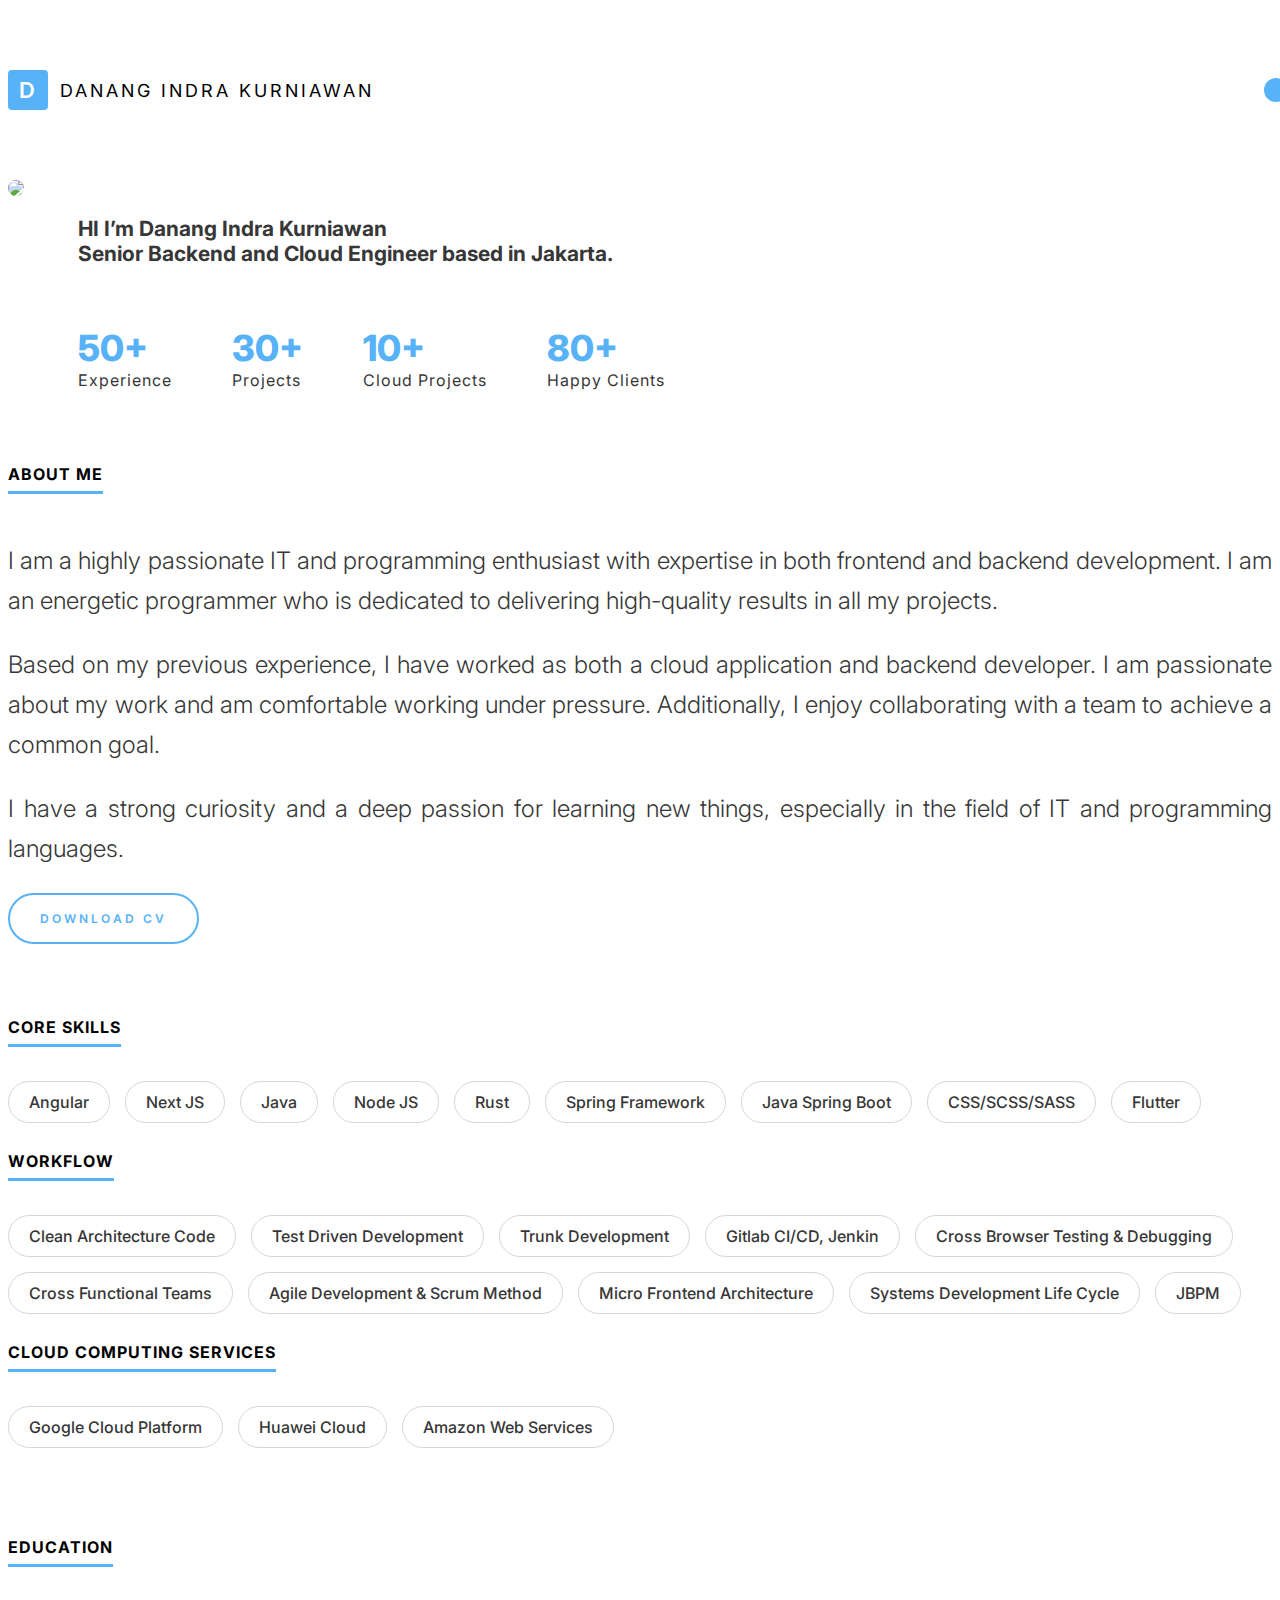
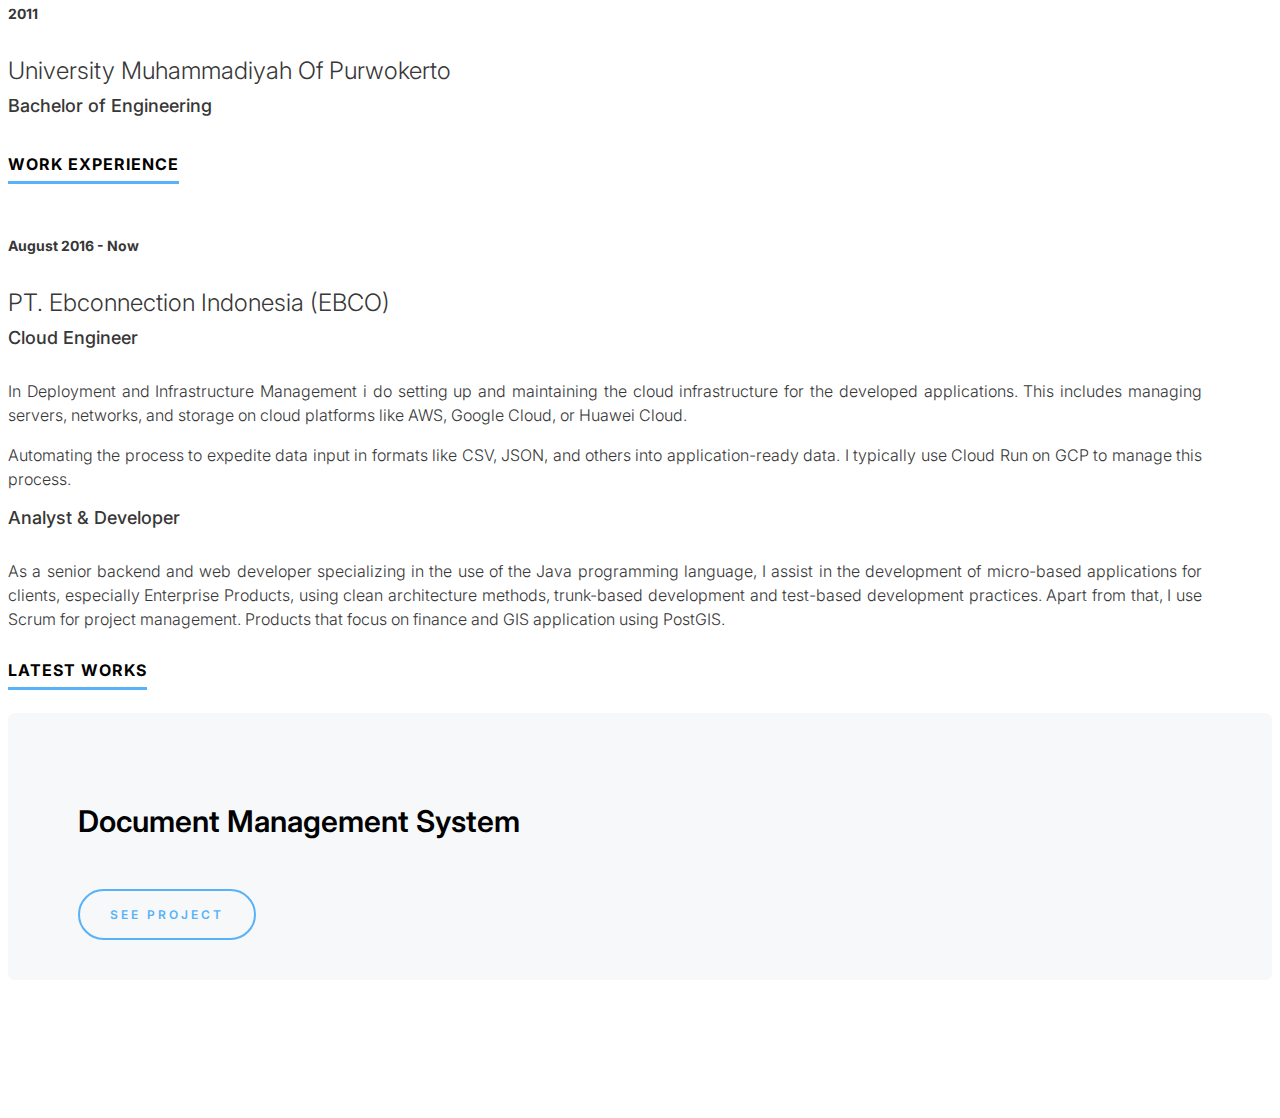
==== commit 1e2ee604: "update counting" ====
--- a/index.html
+++ b/index.html
@@ -67,7 +67,7 @@
               </h2>
               <ul class="ds-numbervalulist">
                 <li>
-                  <strong>20+</strong>
+                  <strong>50+</strong>
                   <span>Experience</span>
                 </li>
                 <li>
@@ -75,11 +75,11 @@
                   <span>Projects</span>
                 </li>
                 <li>
-                  <strong>30+</strong>
+                  <strong>10+</strong>
                   <span>Cloud Projects</span>
                 </li>
                 <li>
-                  <strong>20+</strong>
+                  <strong>80+</strong>
                   <span>Happy Clients</span>
                 </li>
               </ul>
@@ -127,8 +127,6 @@
             <ul class="ds-skills-list">
               <li>Angular</li>
               <li>Next JS</li>
-              <li>React JS</li>
-              <li>Vue JS</li>
               <li>Java</li>
               <li>Node JS</li>
               <li>Rust</li>
@@ -232,7 +230,7 @@
                 class="col-12 col-sm-12 col-md-7 col-lg-7 col-xl-7 col-xxl-7"
               >
                 <section>
-                  <h3 class="ds-work-tilte">B7</h3>
+                  <h3 class="ds-work-tilte">Document Management System</h3>
                   <p>
                     
                   </p>
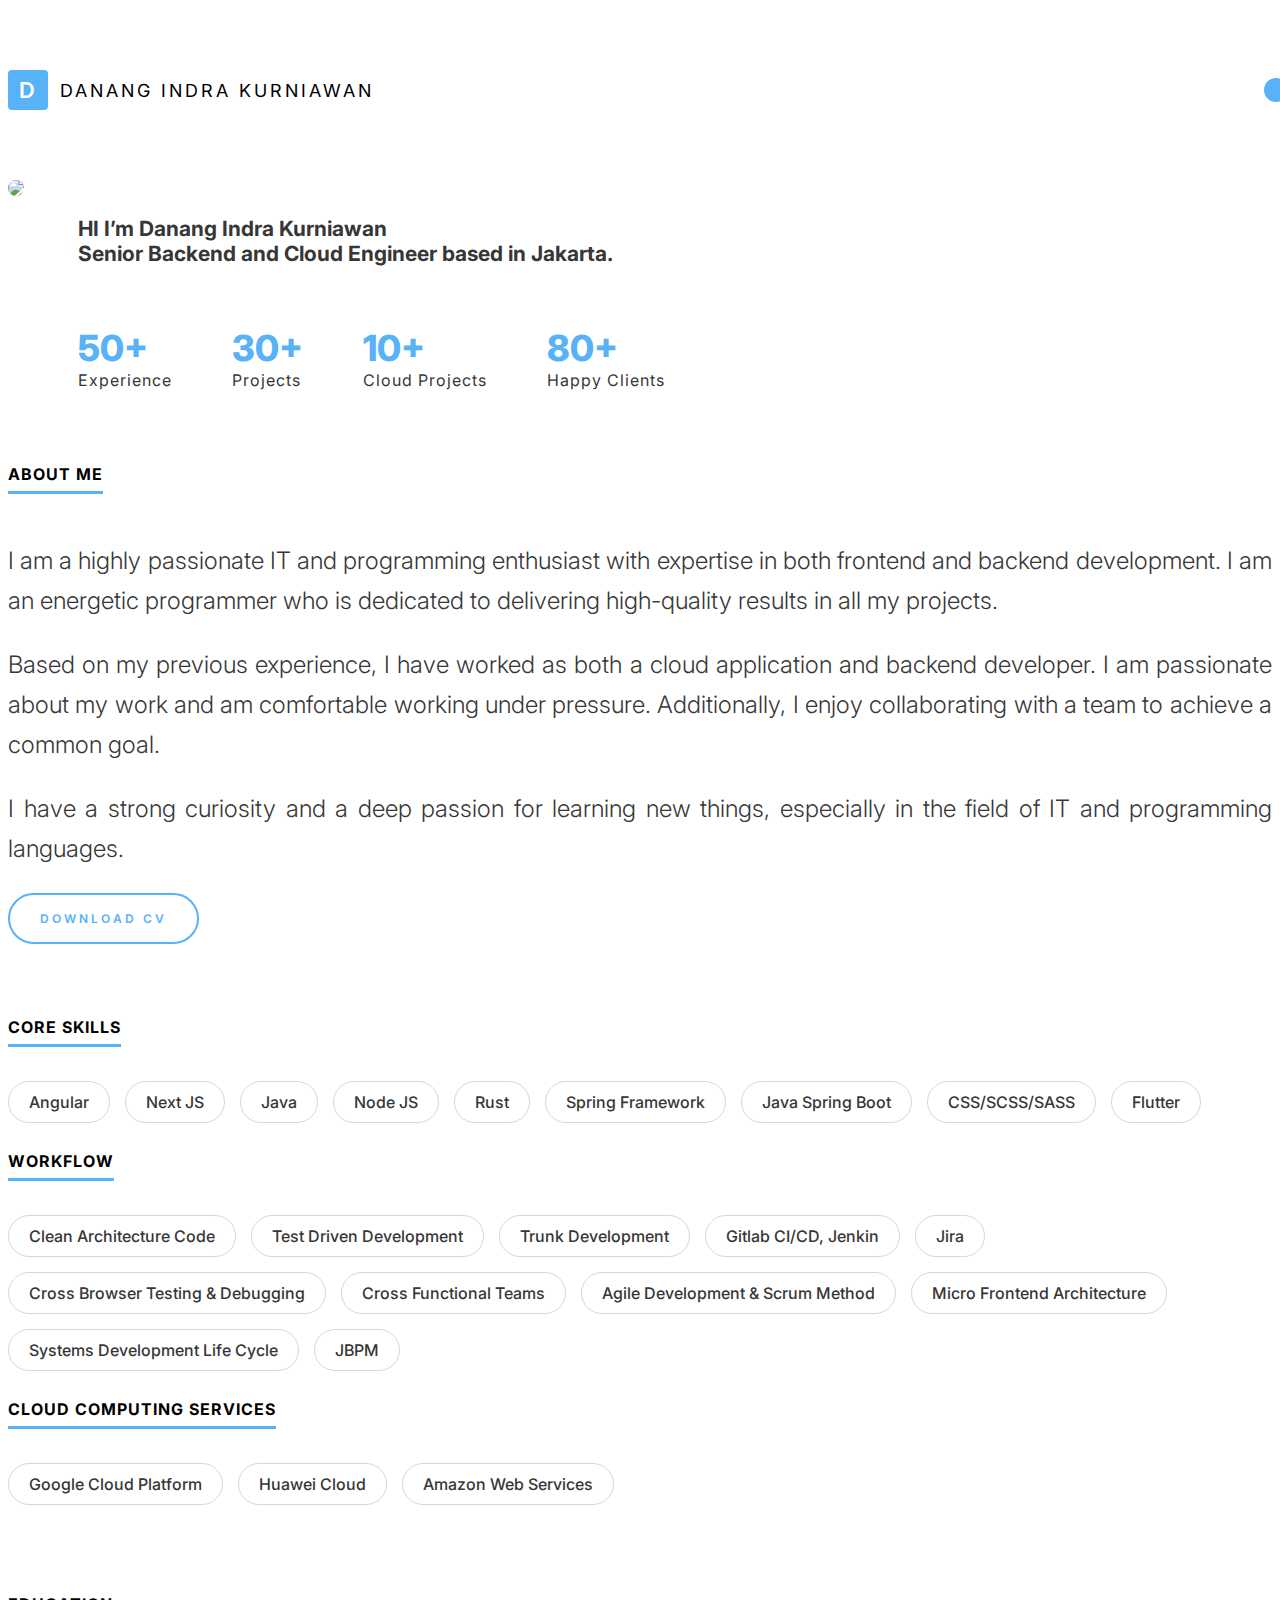
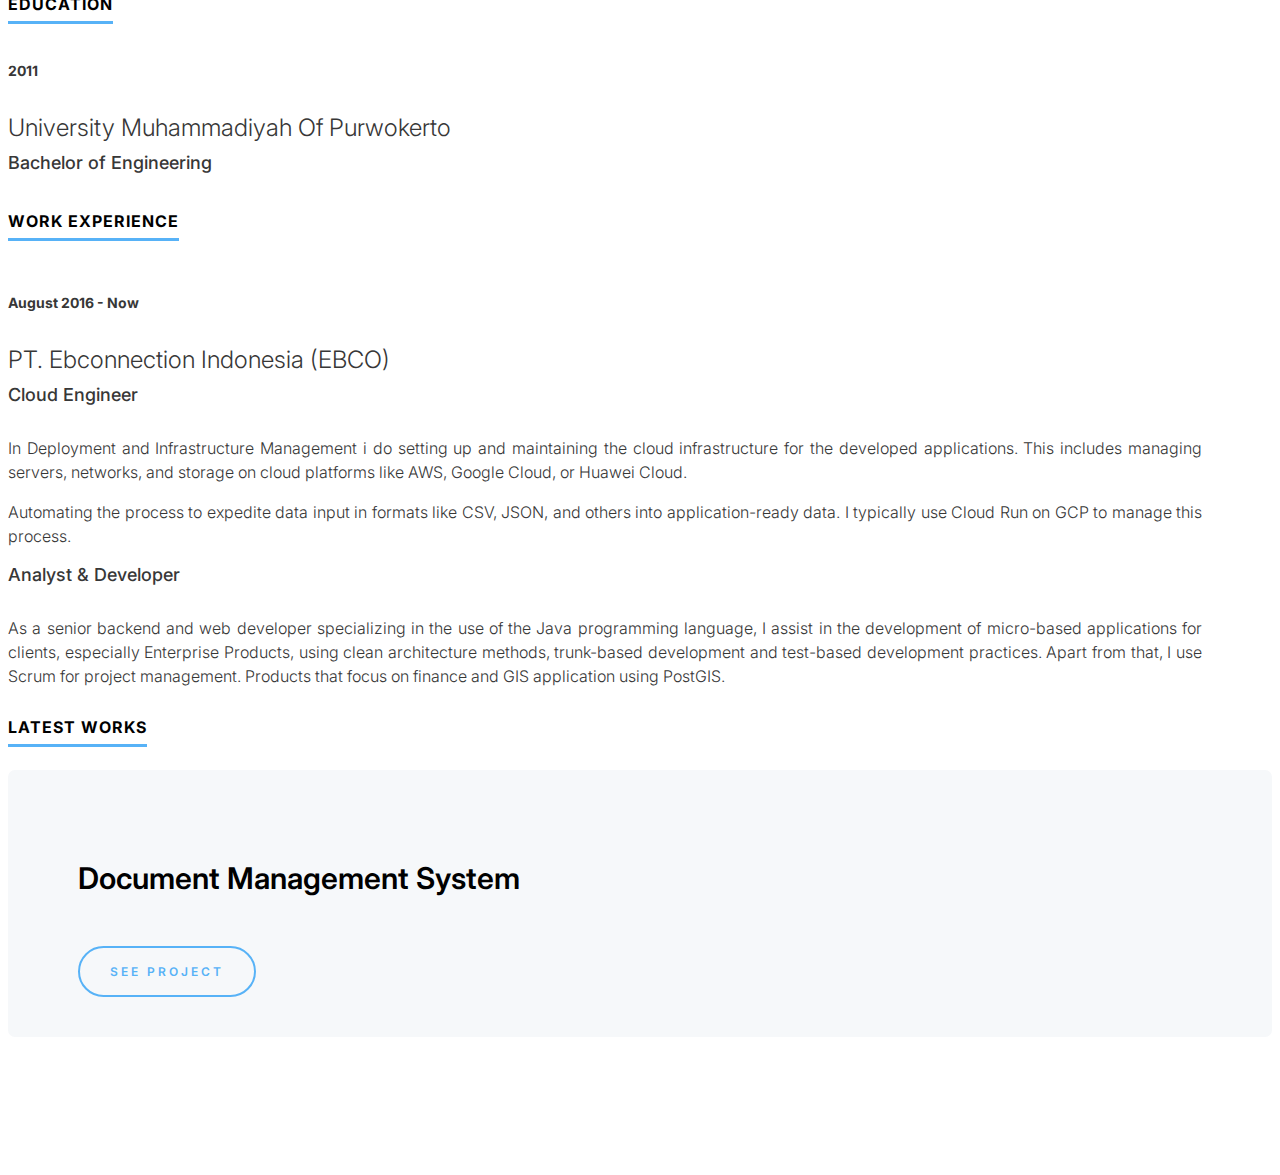
==== commit 3f249e02: "add Jira" ====
--- a/index.html
+++ b/index.html
@@ -143,6 +143,7 @@
               <li>Test Driven Development</li>
               <li>Trunk Development</li>
               <li>Gitlab CI/CD, Jenkin</li>
+              <li>Jira</li>
               <li>Cross Browser Testing & Debugging</li>
               <li>Cross Functional Teams</li>
               <li>Agile Development & Scrum Method</li>
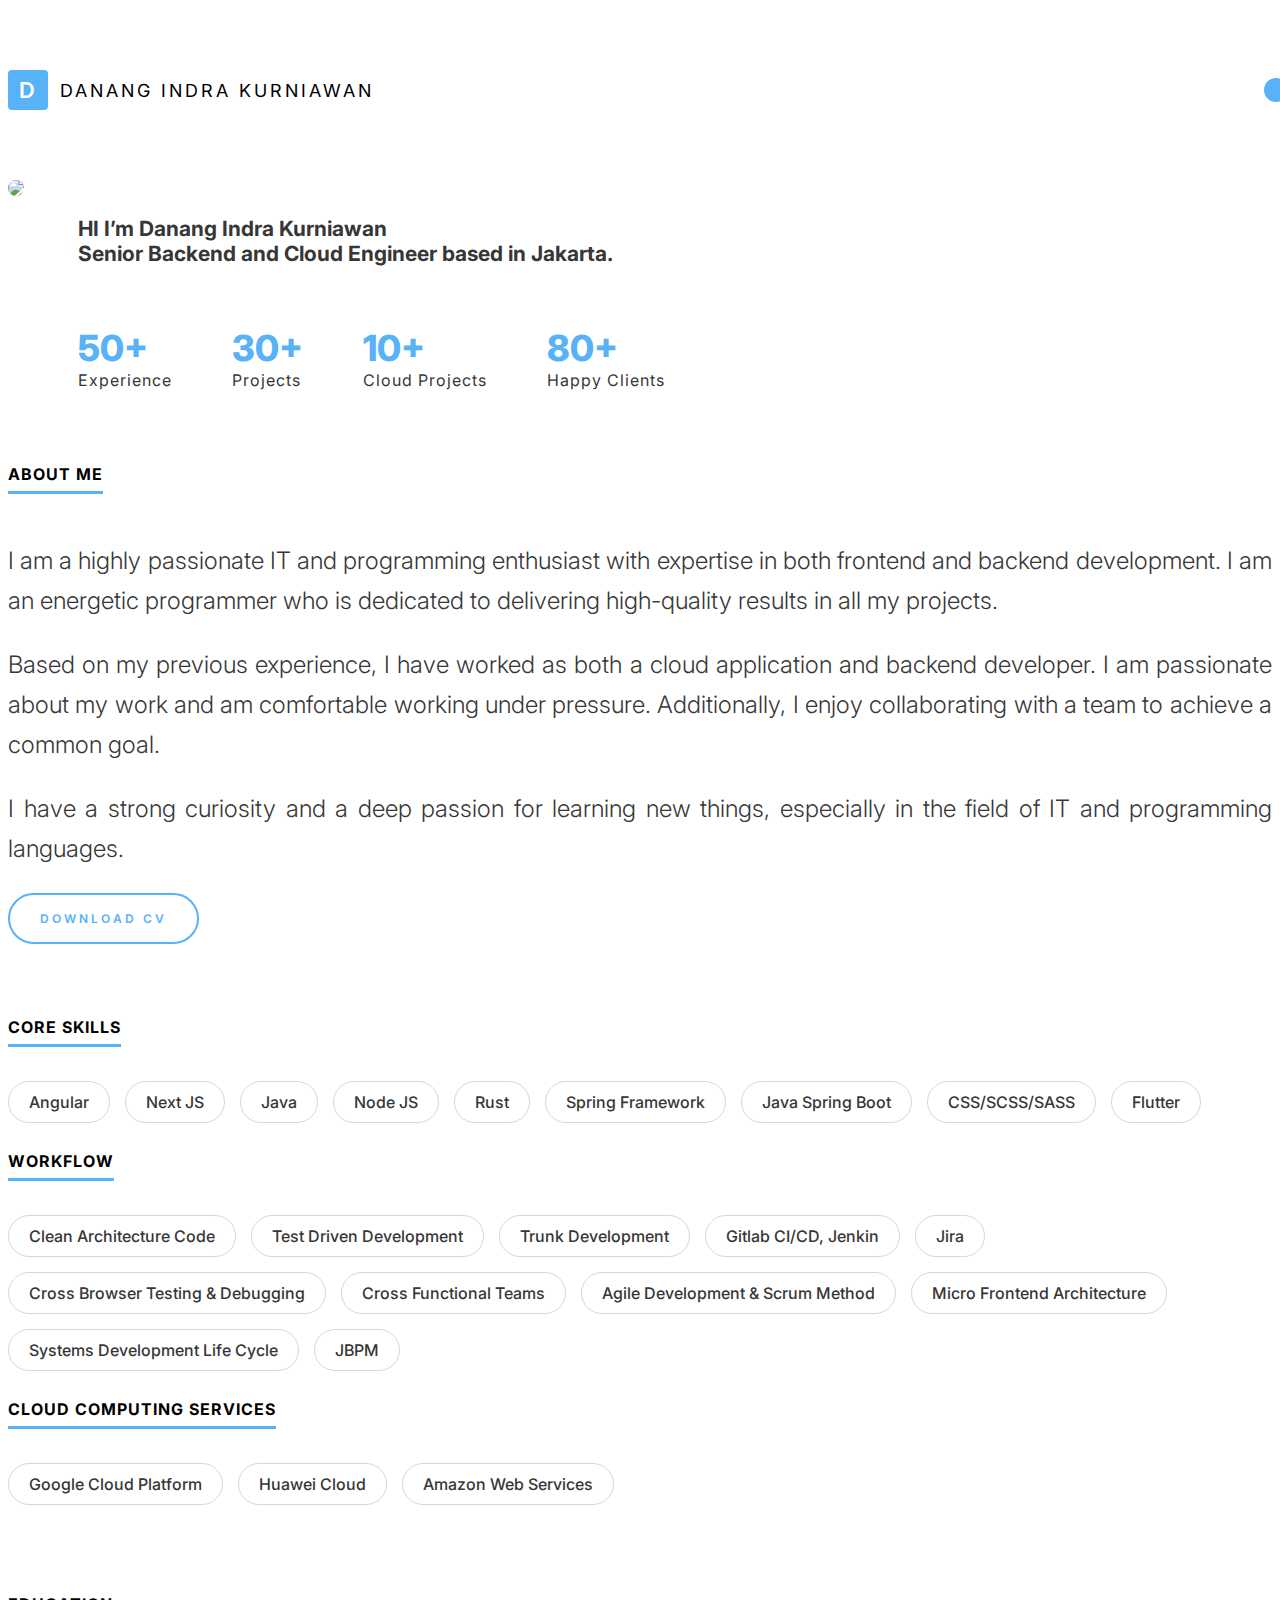
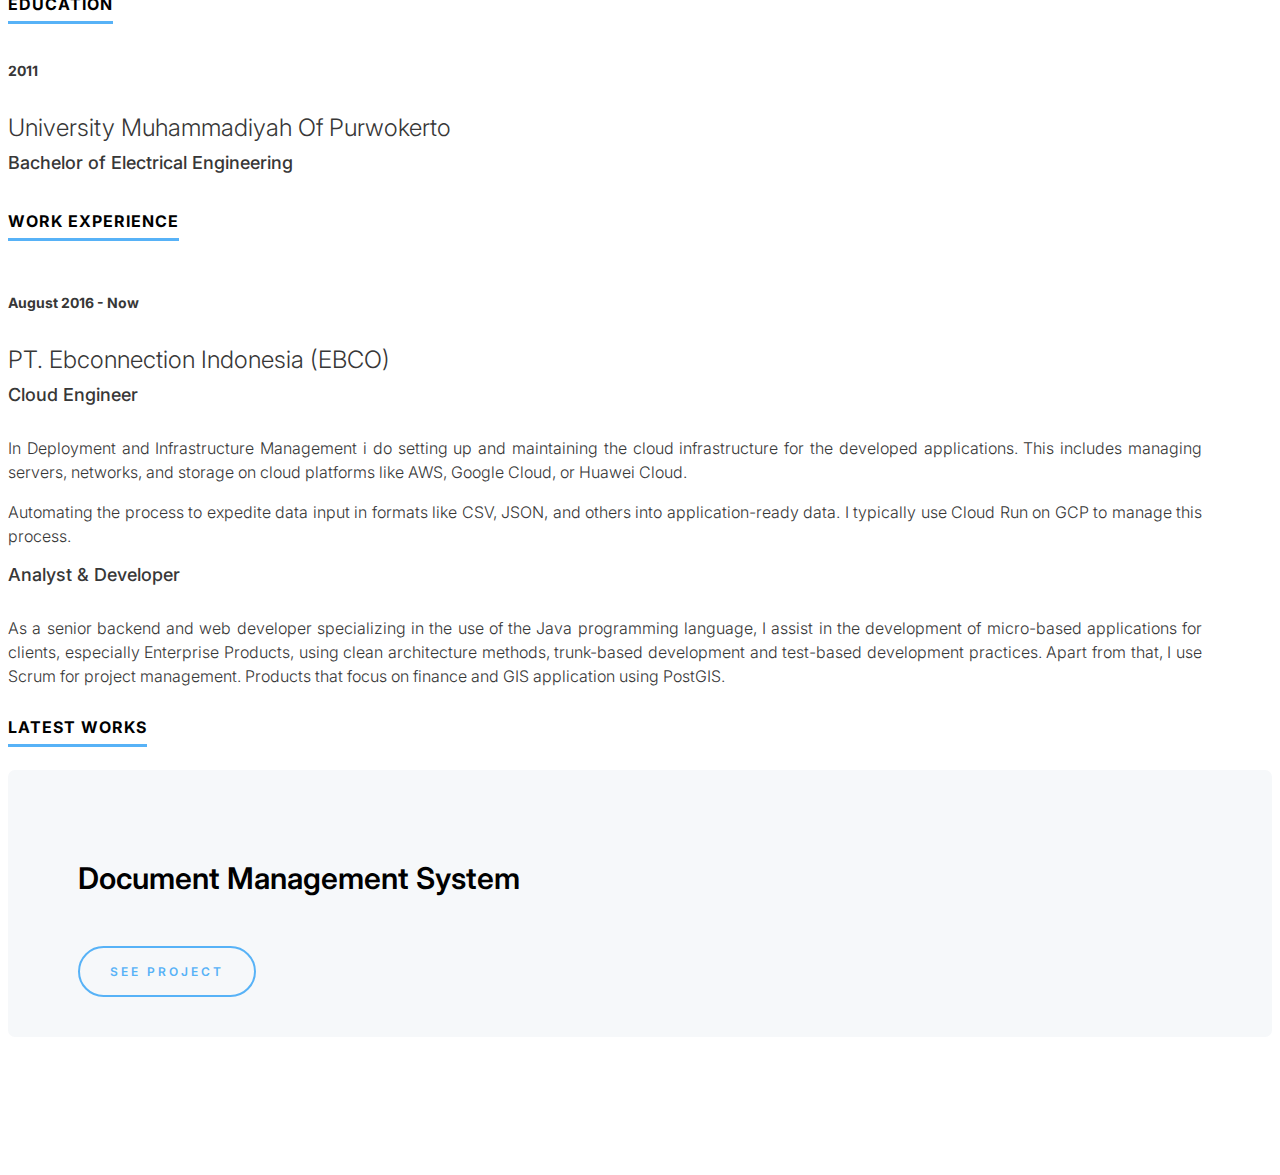
==== commit dc4b6d0e: "update faculty" ====
--- a/index.html
+++ b/index.html
@@ -174,7 +174,7 @@
             <section>
               <span class="ds-year">2011</span>
               <h3 class="ds-officename"> University Muhammadiyah Of Purwokerto</h3>
-              <span class="ds-department">Bachelor of Engineering</span>
+              <span class="ds-department">Bachelor of Electrical Engineering</span>
              
             </section>
           </div>
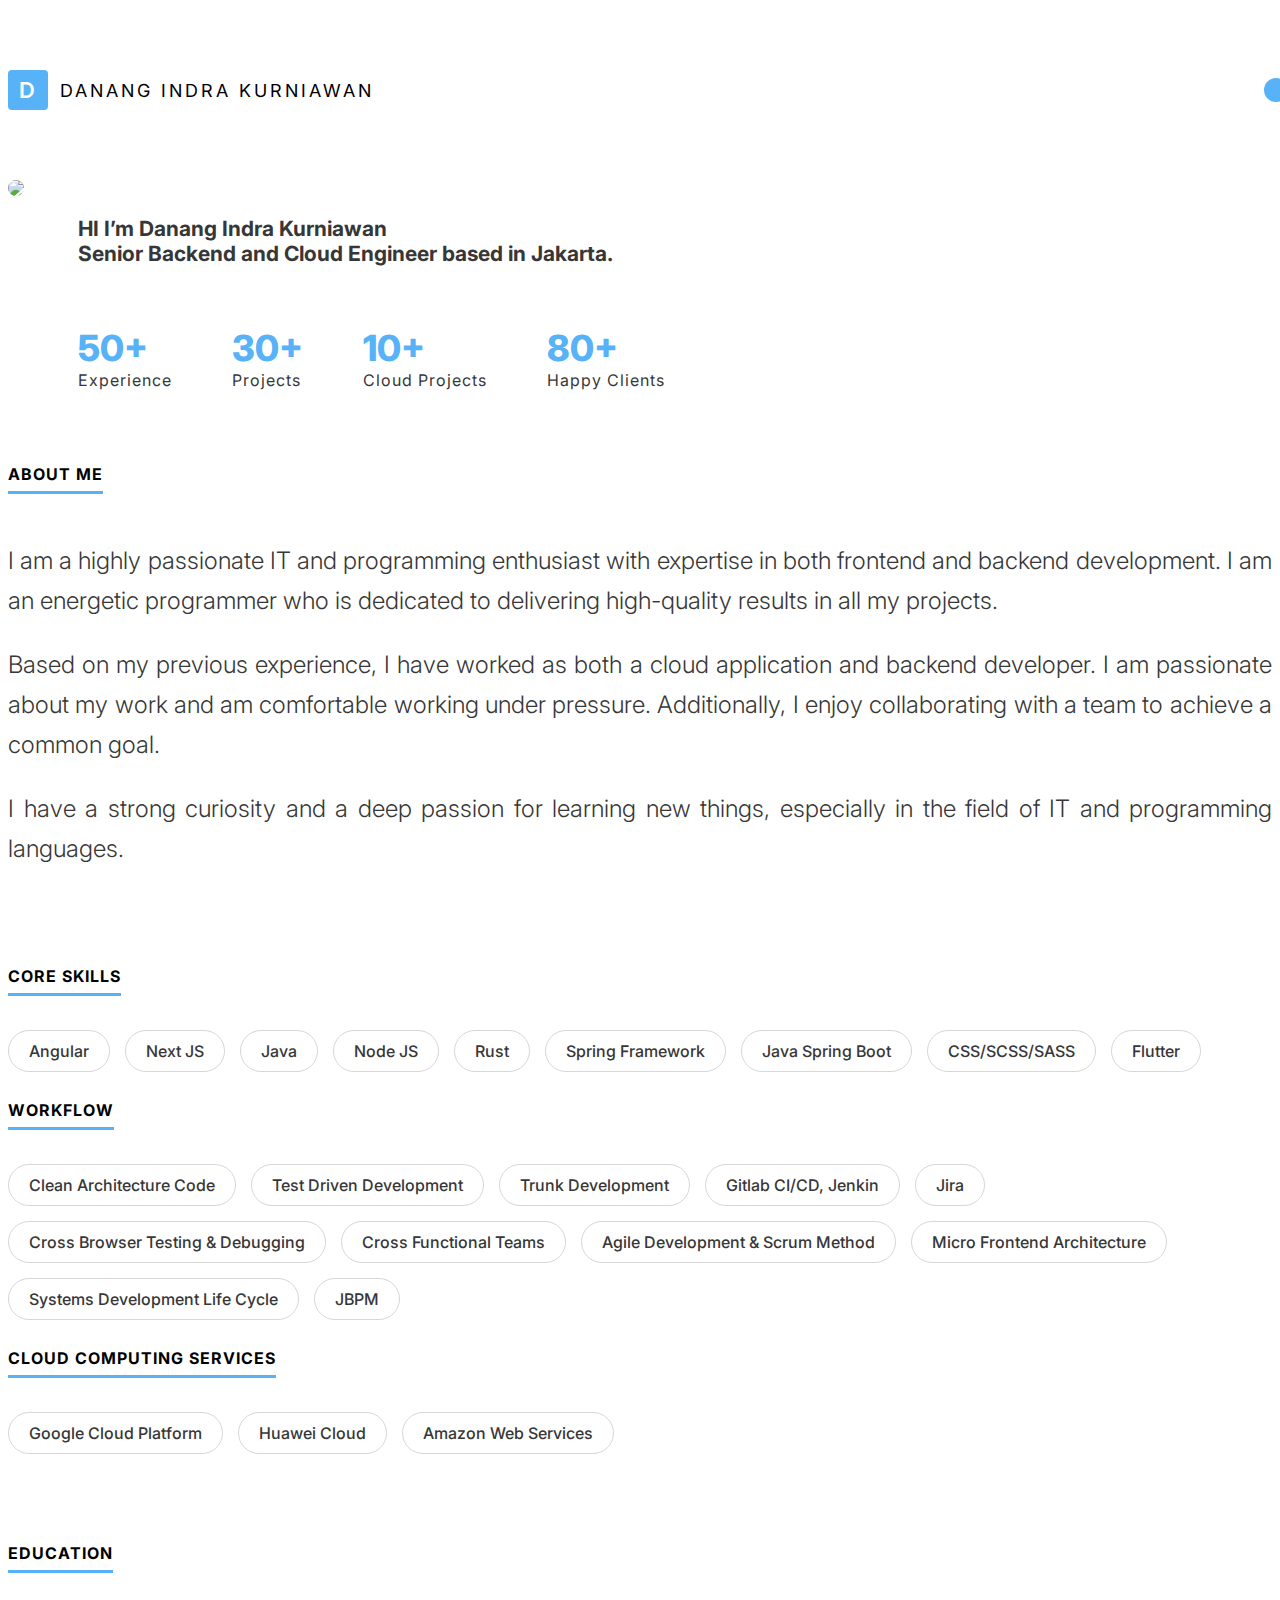
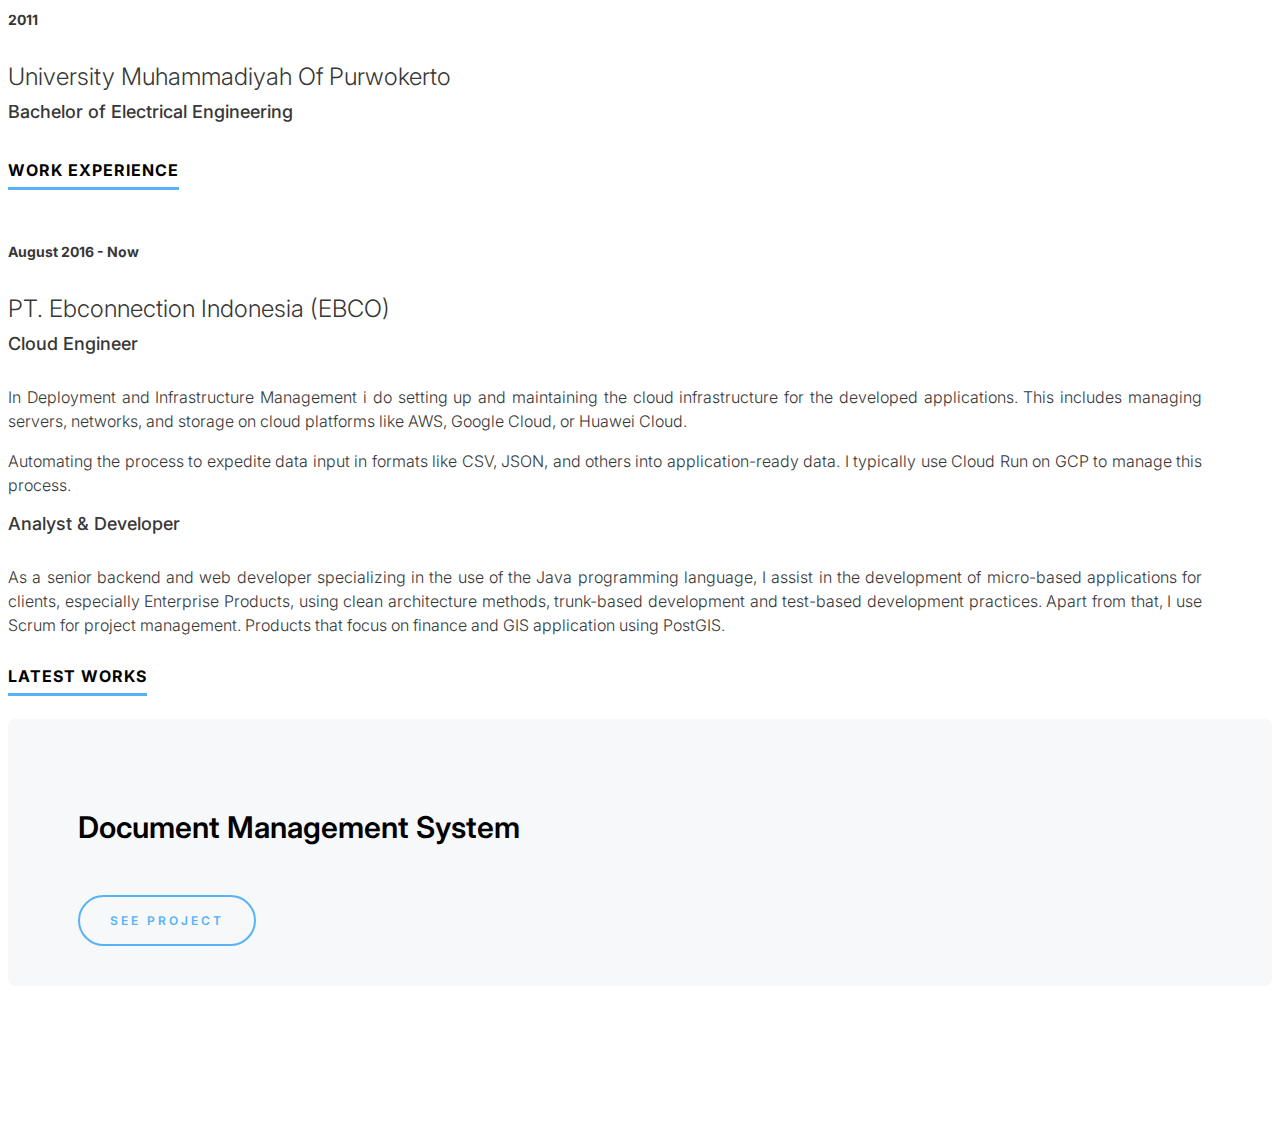
==== commit 127be92c: "update web" ====
--- a/index.html
+++ b/index.html
@@ -107,14 +107,14 @@
             I have a strong curiosity and a deep passion for learning new
             things, especially in the field of IT and programming languages.
           </p>
-          <div class="ds-button-sec text-center">
+          <!-- <div class="ds-button-sec text-center">
             <a
               href="https://drive.google.com/file/d/1G58NT2nRyP0XeO3ph69qx0YrPpAH8aKG/view?usp=sharing"
               class="ds-button"
               target="_blank"
-              >Download CV</a
+              >Request Download CV</a
             >
-          </div>
+          </div> -->
         </section>
       </div>
     </div>
